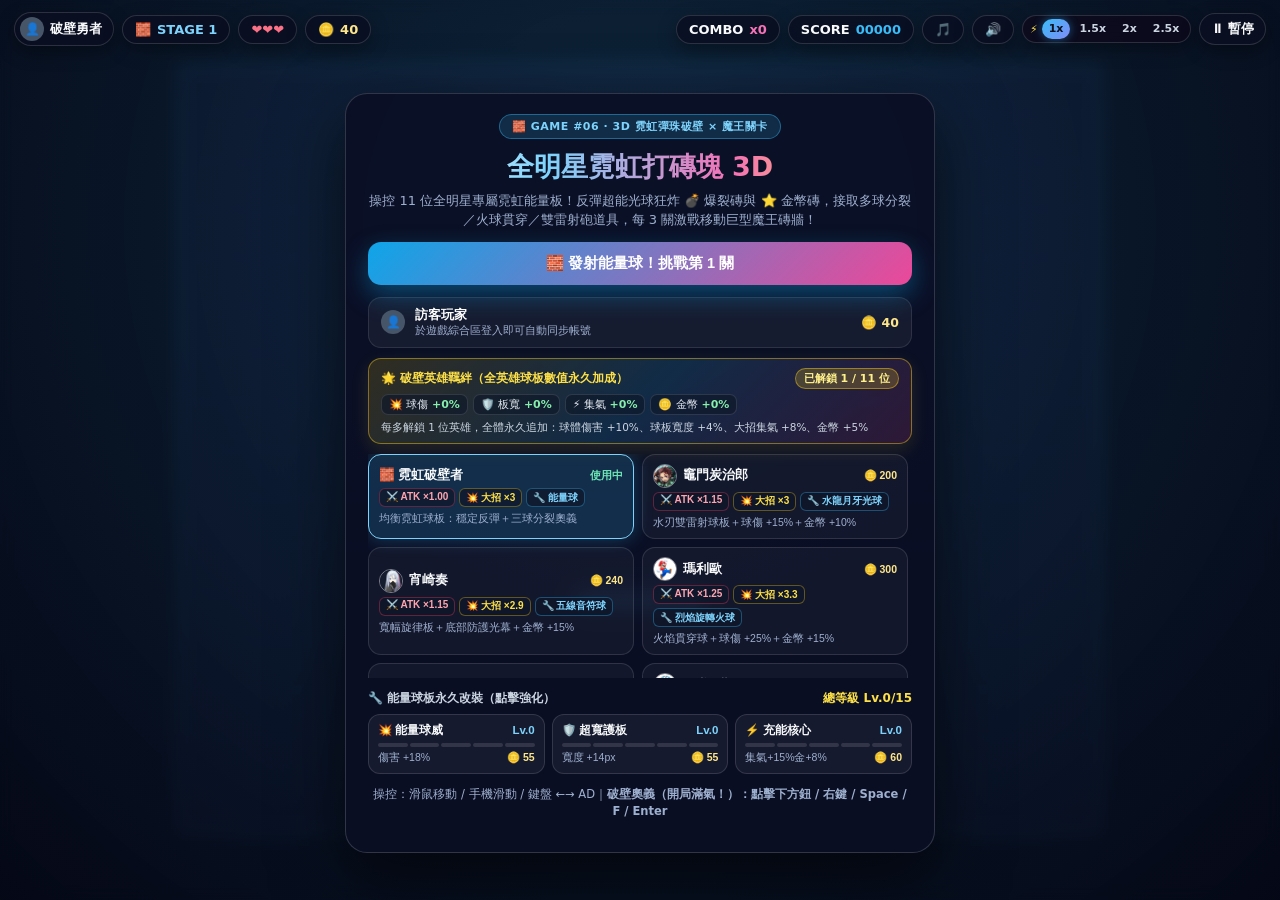
==== games/brick-breaker-3d/index.html @ fcf944c4 "fix(mobile-landscape): lock fixed html/body/iframe viewport & remove dvh/visualViewport oscillation " ====
<!DOCTYPE html>
<html lang="zh-Hant">
<head>
  <meta charset="UTF-8" />
  <meta name="viewport" content="width=device-width, initial-scale=1.0, maximum-scale=1.0, user-scalable=no" />
  <title>全明星霓虹打磚塊 3D — 遊戲綜合區</title>
  <style>
    :root {
      --bg: #060918;
      --panel: rgba(11, 15, 36, 0.91);
      --border: rgba(255, 255, 255, 0.14);
      --text: #f8fafc;
      --muted: #9eb0cf;
      --cyan: #38bdf8;
      --gold: #fbbf24;
      --pink: #ec4899;
      --green: #34d399;
    }
    * { box-sizing: border-box; -webkit-tap-highlight-color: transparent; user-select: none; }
    html, body {
      margin: 0; padding: 0; width: 100%; height: 100%; overflow: hidden;
      background: var(--bg); color: var(--text);
      font-family: "Noto Sans TC", "PingFang TC", "Microsoft JhengHei", system-ui, sans-serif;
    }
    .app-root { position: relative; width: 100%; height: 100%; overflow: hidden; touch-action: none; }
    #gameCanvas { display: block; width: 100%; height: 100%; cursor: none; }

    /* Top HUD — z-index 35 above overlays (30) */
    .hud-top {
      position: absolute; top: 0; left: 0; right: 0; z-index: 35;
      display: flex; align-items: center; justify-content: space-between;
      padding: 12px 14px; gap: 8px; flex-wrap: wrap; pointer-events: none;
    }
    .hud-cluster { display: flex; align-items: center; gap: 8px; flex-wrap: wrap; pointer-events: auto; }
    .pill, .hud-btn {
      display: inline-flex; align-items: center; gap: 6px;
      padding: 6px 12px; border-radius: 999px;
      background: rgba(10, 14, 32, 0.82); border: 1px solid var(--border);
      backdrop-filter: blur(10px); color: var(--text);
      font-size: 13px; font-weight: 800; font-variant-numeric: tabular-nums;
      box-shadow: 0 6px 18px rgba(0, 0, 0, 0.35);
    }
    .hud-btn { cursor: pointer; transition: transform 0.14s ease, border-color 0.14s ease; }
    .hud-btn:hover { transform: translateY(-1px); border-color: rgba(56, 189, 248, 0.65); }
    .hud-acct { padding: 4px 11px 4px 5px; }
    .g-avatar {
      width: 24px; height: 24px; border-radius: 50%; flex-shrink: 0;
      display: inline-flex; align-items: center; justify-content: center;
      font-size: 12px; font-weight: 900; color: #fff; background: #0ea5e9; overflow: hidden;
    }
    .g-avatar img { width: 100%; height: 100%; object-fit: cover; }

    /* Active Buffs Strip */
    .buff-strip {
      position: absolute; top: 56px; left: 50%; transform: translateX(-50%); z-index: 12;
      display: flex; gap: 6px; flex-wrap: wrap; justify-content: center; pointer-events: none;
    }
    .buff-tag {
      padding: 3px 10px; border-radius: 999px; font-size: 11px; font-weight: 800;
      background: rgba(15, 23, 42, 0.85); border: 1px solid rgba(56, 189, 248, 0.5); color: #7dd3fc;
    }

    /* Bottom-Center Ultimate Button (no scale jitter) */
    .ult-bar {
      position: absolute; bottom: 14px; left: 50%; transform: translateX(-50%); z-index: 25;
      display: flex; align-items: center; justify-content: center; pointer-events: auto;
    }
    .ult-btn {
      position: relative; overflow: hidden; min-width: 246px; padding: 9px 20px; border-radius: 15px;
      border: 2px solid rgba(56, 189, 248, 0.55); background: rgba(11, 16, 38, 0.90);
      color: #fff; font-weight: 900; font-size: 13.5px; cursor: pointer;
      display: flex; flex-direction: column; align-items: center; justify-content: center; gap: 2px;
      box-shadow: 0 10px 28px rgba(0, 0, 0, 0.55);
      transition: border-color 0.2s ease, box-shadow 0.2s ease, filter 0.2s ease;
    }
    .ult-btn .fill {
      position: absolute; left: 0; top: 0; bottom: 0; width: 100%;
      background: linear-gradient(90deg, rgba(14, 165, 233, 0.58), rgba(236, 72, 153, 0.65), rgba(250, 204, 21, 0.58));
      transition: width 0.12s linear;
    }
    .ult-btn .lbl { position: relative; z-index: 2; }
    .ult-btn .sub-lbl { position: relative; z-index: 2; font-size: 10.5px; color: #fde68a; font-weight: 700; }
    .ult-btn.ready {
      border-color: #fde047;
      box-shadow: 0 0 26px rgba(250, 204, 21, 0.72), 0 0 54px rgba(56, 189, 248, 0.45);
      animation: ultPulse 1.15s ease-in-out infinite alternate;
    }
    .ult-btn.ready .fill {
      background: linear-gradient(90deg, rgba(14, 165, 233, 0.9), rgba(236, 72, 153, 0.92), rgba(250, 204, 21, 0.9));
    }
    @keyframes ultPulse {
      0% { filter: brightness(1.0); box-shadow: 0 0 22px rgba(250, 204, 21, 0.65), 0 0 44px rgba(56, 189, 248, 0.4); }
      100% { filter: brightness(1.16); box-shadow: 0 0 36px rgba(250, 204, 21, 0.95), 0 0 66px rgba(236, 72, 153, 0.65); }
    }
    .ult-flash { position: fixed; inset: 0; z-index: 19; pointer-events: none; opacity: 0; transition: opacity 0.48s ease-out; }
    .ult-flash.boom { opacity: 0.7; transition: none; }

    /* Overlays & Panels */
    .overlay {
      position: absolute; inset: 0; z-index: 30;
      display: flex; align-items: center; justify-content: center;
      padding: 62px 16px 16px;
      background: radial-gradient(circle at 50% 25%, rgba(56, 189, 248, 0.16), rgba(5, 8, 22, 0.88));
      backdrop-filter: blur(8px);
    }
    .hidden { display: none !important; }
    .panel {
      width: min(590px, 100%); max-height: 90vh; overflow-y: auto;
      padding: 20px 22px; border-radius: 22px;
      background: var(--panel); border: 1px solid rgba(255, 255, 255, 0.16);
      box-shadow: 0 24px 70px rgba(0, 0, 0, 0.65); text-align: center;
    }
    .tag {
      display: inline-flex; align-items: center; gap: 6px; padding: 4px 12px; border-radius: 999px;
      background: rgba(56, 189, 248, 0.16); border: 1px solid rgba(56, 189, 248, 0.42);
      color: #7dd3fc; font-size: 11px; font-weight: 800; letter-spacing: 0.5px;
    }
    .panel h1 {
      margin: 10px 0 6px; font-size: 27px; font-weight: 900;
      background: linear-gradient(90deg, #fff, #7dd3fc, #f472b6, #fde047);
      -webkit-background-clip: text; background-clip: text; color: transparent;
    }
    .panel h2 { margin: 8px 0 6px; font-size: 22px; font-weight: 900; }
    .sub { margin: 0 0 12px; font-size: 13px; color: var(--muted); line-height: 1.5; }

    .sso-strip {
      display: flex; align-items: center; gap: 10px; padding: 9px 12px; border-radius: 13px;
      background: rgba(255, 255, 255, 0.05); border: 1px solid rgba(255, 255, 255, 0.1);
      margin-bottom: 10px; text-align: left; font-size: 12.5px;
    }

    /* Hero Synergy Banner */
    .synergy-bar {
      margin: 0 0 10px; padding: 9px 12px; border-radius: 13px; text-align: left;
      background: linear-gradient(135deg, rgba(250, 204, 21, 0.16), rgba(56, 189, 248, 0.16), rgba(236, 72, 153, 0.16));
      border: 1px solid rgba(250, 204, 21, 0.45);
      box-shadow: 0 6px 18px rgba(250, 204, 21, 0.12);
    }
    .syn-head { display: flex; align-items: center; justify-content: space-between; gap: 6px; margin-bottom: 5px; flex-wrap: wrap; }
    .syn-title { font-size: 12px; font-weight: 900; color: #fde047; }
    .syn-count { font-size: 11px; font-weight: 800; padding: 2px 8px; border-radius: 999px; background: rgba(250, 204, 21, 0.2); color: #fef08a; border: 1px solid rgba(250, 204, 21, 0.45); }
    .syn-chips { display: flex; flex-wrap: wrap; gap: 5px; }
    .syn-chip { font-size: 11px; color: #e2e8f0; background: rgba(15, 23, 42, 0.65); border: 1px solid rgba(255, 255, 255, 0.12); border-radius: 7px; padding: 2px 7px; }
    .syn-chip b { color: #86efac; }
    .syn-hint { font-size: 10.5px; color: #cbd5e1; margin-top: 5px; line-height: 1.35; }

    /* Hero Selector Grid */
    .hero-grid {
      display: grid; grid-template-columns: repeat(2, 1fr); gap: 8px;
      max-height: 224px; overflow-y: auto; padding-right: 4px; margin-bottom: 12px;
    }
    .hero-card {
      padding: 9px 10px; border-radius: 13px; text-align: left; cursor: pointer;
      background: rgba(255, 255, 255, 0.04); border: 1px solid rgba(255, 255, 255, 0.12);
      color: var(--text); transition: all 0.14s ease;
    }
    .hero-card:hover { border-color: rgba(56, 189, 248, 0.55); background: rgba(56, 189, 248, 0.09); }
    .hero-card.sel { border-color: #7dd3fc; background: rgba(56, 189, 248, 0.18); box-shadow: 0 0 18px rgba(56, 189, 248, 0.28); }
    .hero-top { display: flex; align-items: center; justify-content: space-between; gap: 6px; font-weight: 800; font-size: 12.5px; }
    .hero-desc { font-size: 10.5px; color: var(--muted); margin-top: 4px; line-height: 1.35; }
    .char-av {
      width: 24px; height: 24px; border-radius: 50%; object-fit: cover; flex-shrink: 0;
      margin-right: 6px; border: 1.5px solid rgba(255, 255, 255, 0.45);
    }

    /* Permanent Upgrade Workshop */
    .perm-upg-head { display: flex; align-items: center; justify-content: space-between; margin: 2px 0 7px; font-size: 12px; font-weight: 800; color: #cbd5e1; }
    .perm-upg-grid { display: grid; grid-template-columns: repeat(3, 1fr); gap: 7px; margin-bottom: 12px; }
    .perm-btn {
      padding: 8px 9px; border-radius: 12px; text-align: left; cursor: pointer;
      background: rgba(255, 255, 255, 0.05); border: 1px solid rgba(255, 255, 255, 0.13);
      color: var(--text); transition: all 0.14s ease;
    }
    .perm-btn:hover:not(:disabled) { border-color: rgba(251, 191, 36, 0.65); background: rgba(251, 191, 36, 0.11); }
    .perm-btn:disabled { opacity: 0.6; cursor: default; }
    .perm-top { display: flex; align-items: center; justify-content: space-between; font-size: 11.5px; font-weight: 800; }
    .perm-bars { display: flex; gap: 2px; margin: 5px 0 4px; }
    .perm-seg { flex: 1; height: 4px; border-radius: 99px; background: rgba(255, 255, 255, 0.12); }
    .perm-seg.on { background: linear-gradient(90deg, #38bdf8, #ec4899); }
    .perm-foot { display: flex; align-items: center; justify-content: space-between; font-size: 10.5px; color: var(--muted); }
    .perm-cost { color: #fde68a; font-weight: 800; }

    .stats-grid { display: grid; grid-template-columns: repeat(3, 1fr); gap: 8px; margin: 14px 0; }
    .stat-box { padding: 10px 8px; border-radius: 12px; background: rgba(255, 255, 255, 0.05); border: 1px solid rgba(255, 255, 255, 0.1); }
    .stat-box .l { font-size: 11px; color: var(--muted); }
    .stat-box .v { font-size: 19px; font-weight: 900; margin-top: 3px; }

    .btn-row { display: flex; gap: 9px; flex-wrap: wrap; }
    .btn-primary {
      flex: 1; padding: 12px 18px; border-radius: 13px; border: none;
      background: linear-gradient(135deg, #0ea5e9, #ec4899); color: #fff;
      font-size: 14.5px; font-weight: 900; cursor: pointer;
      box-shadow: 0 10px 26px rgba(14, 165, 233, 0.38);
    }
    .btn-primary:hover { filter: brightness(1.08); }
    .btn-secondary {
      padding: 12px 15px; border-radius: 13px; border: 1px solid rgba(255, 255, 255, 0.18);
      background: rgba(255, 255, 255, 0.07); color: #f8fafc; font-size: 13.5px; font-weight: 800; cursor: pointer;
    }

    .toast {
      position: absolute; top: 94px; left: 50%; transform: translateX(-50%) translateY(-10px); z-index: 40;
      padding: 8px 16px; border-radius: 999px; background: linear-gradient(135deg, #0ea5e9, #ec4899); color: #fff;
      font-size: 13px; font-weight: 800; opacity: 0; pointer-events: none; transition: all 0.2s ease; white-space: nowrap;
      box-shadow: 0 8px 24px rgba(0, 0, 0, 0.45);
    }
    .toast.show { opacity: 1; transform: translateX(-50%) translateY(0); }

    @media (max-width: 600px) {
      .hero-grid { grid-template-columns: 1fr; }
      .perm-upg-grid { grid-template-columns: 1fr; }
      .panel { padding: 16px 14px; }
    }
    .hero-stats-row { display: flex; flex-wrap: wrap; gap: 4px; margin-top: 4px; }
    .hstat {
      font-size: 10px; font-weight: 800; padding: 1.5px 6px; border-radius: 6px;
      background: rgba(15, 23, 42, 0.72); border: 1px solid rgba(255, 255, 255, 0.12); color: #e2e8f0;
    }
    .hstat.atk { color: #fda4af; border-color: rgba(244, 63, 94, 0.35); }
    .hstat.ult { color: #fde047; border-color: rgba(250, 204, 21, 0.35); }
    .hstat.wep { color: #7dd3fc; border-color: rgba(56, 189, 248, 0.35); }
    .ult-cutin {
      position: absolute; left: 0; right: 0; top: 34%; z-index: 38;
      pointer-events: none; display: flex; align-items: center; justify-content: center; gap: 14px;
      padding: 12px 24px; opacity: 0; transform: translateX(-40px) skewX(-8deg);
      transition: opacity 0.16s ease, transform 0.22s cubic-bezier(0.22, 1, 0.36, 1);
      background: linear-gradient(90deg, transparent, rgba(15, 23, 42, 0.92) 18%, var(--cut-col, #38bdf8) 50%, rgba(15, 23, 42, 0.92) 82%, transparent);
      border-top: 2px solid rgba(255, 255, 255, 0.75); border-bottom: 2px solid rgba(255, 255, 255, 0.75);
      box-shadow: 0 0 40px var(--cut-col, #38bdf8);
    }
    .ult-cutin.show { opacity: 1; transform: translateX(0) skewX(-8deg); }
    .ult-cutin-av {
      width: 56px; height: 56px; border-radius: 50%; object-fit: cover;
      border: 3px solid #fde047; box-shadow: 0 0 20px rgba(253, 224, 71, 0.8);
      transform: skewX(8deg); background: #0f172a; display: flex; align-items: center; justify-content: center; font-size: 28px; flex-shrink: 0;
    }
    .ult-cutin-txt { transform: skewX(8deg); text-align: left; }
    .ult-cutin-sub { font-size: 11px; font-weight: 900; color: #fef08a; letter-spacing: 1.5px; }
    .ult-cutin-title { font-size: 22px; font-weight: 900; color: #fff; text-shadow: 0 3px 14px rgba(0, 0, 0, 0.85); }

    /* Game Speed Capsule & Clear Pause Button */
    .speed-group {
      pointer-events: auto; display: inline-flex; align-items: center; gap: 2px;
      padding: 3px 4px 3px 7px; border-radius: 999px;
      background: rgba(12, 10, 28, 0.86); border: 1px solid var(--border, rgba(255,255,255,0.16));
      backdrop-filter: blur(10px); box-shadow: 0 6px 18px rgba(0, 0, 0, 0.35);
    }
    .speed-group .spd-ico { font-size: 11px; margin-right: 2px; color: #fde047; line-height: 1; }
    .spd-btn {
      border: none; background: transparent; color: #cbd5e1;
      font-size: 11px; font-weight: 900; padding: 3px 7px; border-radius: 999px;
      cursor: pointer; transition: all 0.14s ease; font-variant-numeric: tabular-nums;
      line-height: 1.25; font-family: inherit;
    }
    .spd-btn:hover { color: #fff; background: rgba(255, 255, 255, 0.12); }
    .spd-btn.on {
      color: #0b1120; background: linear-gradient(135deg, #38bdf8, #818cf8);
      box-shadow: 0 0 10px rgba(56, 189, 248, 0.45);
    }
    .spd-btn.on.fast {
      color: #1c0a00; background: linear-gradient(135deg, #fde047, #fb923c);
      box-shadow: 0 0 12px rgba(251, 146, 60, 0.55);
    }
    .hud-btn.pause-btn { gap: 5px; padding: 6px 11px; white-space: nowrap; }
    .hud-btn.pause-btn.paused-on {
      border-color: #fde047 !important; background: rgba(245, 158, 11, 0.32) !important;
      color: #fef08a !important; box-shadow: 0 0 16px rgba(250, 204, 21, 0.5);
    }

    /* Mobile Portrait HUD & Overlay Anti-Overlap Layout */
    @media (max-width: 680px) {
      .hud-top {
        padding: 5px 6px !important; gap: 4px !important;
        flex-direction: column; align-items: stretch;
      }
      .hud-cluster {
        width: 100%; justify-content: space-between;
        gap: 3px !important; flex-wrap: nowrap !important;
        overflow-x: auto; scrollbar-width: none;
      }
      .hud-cluster::-webkit-scrollbar { display: none; }
      .pill, .hud-btn {
        padding: 3.5px 6px !important; font-size: 10.5px !important;
        gap: 3px !important; white-space: nowrap; flex-shrink: 0;
      }
      .hud-acct { padding: 2.5px 6px 2.5px 3px !important; }
      .hud-acct #hudPlayerName, .hud-acct #hudAccountName {
        max-width: 56px; overflow: hidden; text-overflow: ellipsis; white-space: nowrap; display: inline-block;
      }
      .g-avatar { width: 18px !important; height: 18px !important; font-size: 10px !important; }
      .speed-group { padding: 2px 3px 2px 4px !important; gap: 1px !important; flex-shrink: 0; }
      .speed-group .spd-ico { font-size: 9.5px !important; margin-right: 1px !important; }
      .spd-btn { font-size: 9.5px !important; padding: 2px 4px !important; }
      .hud-btn.pause-btn { padding: 3.5px 6px !important; font-size: 10.5px !important; gap: 2px !important; }
      .overlay { padding: 86px 10px 14px !important; align-items: flex-start !important; }
      .panel { max-height: calc(100% - 8px) !important; padding: 14px 12px !important; border-radius: 18px !important; }
      .panel h1 { font-size: 21px !important; margin: 6px 0 4px !important; }
      .status-strip, .bars-wrap, .buff-strip, .dash-cluster, .progress-wrap { top: 72px !important; }
      .toast {
        top: 108px !important; max-width: calc(100vw - 24px);
        white-space: normal !important; text-align: center;
        font-size: 12px !important; padding: 6px 12px !important;
      }
      .ult-bar, .nova-bar {
        bottom: max(12px, env(safe-area-inset-bottom, 0px) + 8px) !important;
        max-width: calc(100vw - 20px);
      }
      .ult-btn, .nova-btn { min-width: 176px !important; padding: 8px 14px !important; font-size: 12.5px !important; border-radius: 14px !important; }
      .sprint-btn { padding: 8px 12px !important; font-size: 12px !important; border-radius: 14px !important; white-space: nowrap; }
    }
    @media (max-width: 440px) {
      .hud-cluster:last-child .pill:nth-child(2) > span:first-child { display: none; }
      .hud-cluster:last-child .pill:nth-child(1) > span:first-child { font-size: 9.5px; }
    }

    /* Anti-Jitter Fixed Viewport Lock (iOS Chrome/Safari Landscape Stability) */
    html, body {
      position: fixed;
      inset: 0;
      width: 100%;
      height: 100%;
      overflow: hidden;
      overscroll-behavior: none;
      touch-action: none;
    }
    .overlay { overscroll-behavior: contain; }
    .panel { overscroll-behavior: contain; -webkit-overflow-scrolling: touch; }
    @media (max-height: 460px) and (orientation: landscape) {
      .hud-top {
        padding: 4px 8px !important; gap: 6px !important;
        flex-direction: row !important; align-items: center !important;
      }
      .hud-cluster { width: auto !important; gap: 4px !important; flex-wrap: nowrap !important; }
      .pill, .hud-btn { padding: 3px 7px !important; font-size: 11px !important; gap: 4px !important; }
      .speed-group { padding: 2px 3px 2px 5px !important; }
      .spd-btn { font-size: 10px !important; padding: 2px 5px !important; }
      .hud-btn.pause-btn { padding: 3px 8px !important; font-size: 11px !important; }
      .overlay { padding: 52px 12px 10px !important; align-items: flex-start !important; }
      .panel { max-height: calc(100% - 10px) !important; padding: 12px 14px !important; }
      .panel h1 { font-size: 20px !important; margin: 4px 0 !important; }
      .status-strip, .bars-wrap, .buff-strip, .dash-cluster, .progress-wrap { top: 40px !important; }
      .toast { top: 68px !important; font-size: 11.5px !important; padding: 5px 12px !important; }
      .ult-bar, .nova-bar { bottom: 8px !important; }
      .ult-btn, .nova-btn { min-width: 170px !important; padding: 6px 14px !important; font-size: 12px !important; }
      .sprint-btn { padding: 7px 12px !important; font-size: 12px !important; }
    }
  </style>
</head>
<body>
  <div class="app-root">
    <canvas id="gameCanvas" aria-label="全明星霓虹打磚塊 3D 畫布"></canvas>

    <div class="hud-top">
      <div class="hud-cluster">
        <button class="hud-btn hud-acct" id="hudAcctBtn" type="button" title="全站 Google 帳號">
          <span class="g-avatar" id="hudAvatar">👤</span>
          <span id="hudPlayerName">破壁勇者</span>
        </button>
        <div class="pill" style="color:#7dd3fc;"><span>🧱</span><span id="hudStage">STAGE 1</span></div>
        <div class="pill" style="color:#fb7185;"><span id="hudLives">❤️❤️❤️</span></div>
        <div class="pill" style="color:#fde68a;"><span>🪙</span><span id="hudCoins">40</span></div>
      </div>
      <div class="hud-cluster">
        <div class="pill"><span>COMBO</span><span id="hudCombo" style="color:#f472b6;">x0</span></div>
        <div class="pill"><span>SCORE</span><span id="hudScore" style="color:#38bdf8;">00000</span></div>
        <button class="hud-btn" id="btnBgm" type="button" title="背景音樂 (B)">🎵</button>
        <button class="hud-btn" id="btnMute" type="button" title="靜音 (M)">🔊</button>
        <div class="speed-group" id="speedGroup" title="切換遊戲速度 (快捷鍵 [ / ])"><span class="spd-ico">⚡</span><button class="spd-btn on" data-spd="1" type="button">1x</button><button class="spd-btn" data-spd="1.5" type="button">1.5x</button><button class="spd-btn" data-spd="2" type="button">2x</button><button class="spd-btn" data-spd="2.5" type="button">2.5x</button></div>
        <button class="hud-btn pause-btn" id="btnPause" type="button" title="暫停 / 繼續 (P / Esc)">⏸ 暫停</button>
      </div>
    </div>

    <div class="buff-strip hidden" id="buffStrip"></div>
    <div class="ult-flash" id="ultFlash"></div>
    <div class="ult-cutin" id="ultCutin">
      <div class="ult-cutin-av" id="ultCutinAv">🧱</div>
      <div class="ult-cutin-txt">
        <div class="ult-cutin-sub" id="ultCutinSub">HERO ULTIMATE</div>
        <div class="ult-cutin-title" id="ultCutinTitle">破壁奧義</div>
      </div>
    </div>

    <div class="ult-bar hidden" id="ultBar">
      <button class="ult-btn" id="btnUlt" type="button">
        <div class="fill" id="ultFill"></div>
        <div class="lbl" id="ultLabel">💥 破壁奧義大招</div>
        <div class="sub-lbl" id="ultSub">點擊 / 右鍵 / Space / F</div>
      </button>
    </div>

    <div class="toast" id="toast"></div>

    <!-- Start & Hero Select Overlay -->
    <div class="overlay" id="startOverlay">
      <div class="panel">
        <div class="tag">🧱 GAME #06 · 3D 霓虹彈珠破壁 × 魔王關卡</div>
        <h1>全明星霓虹打磚塊 3D</h1>
        <p class="sub">操控 11 位全明星專屬霓虹能量板！反彈超能光球狂炸 💣 爆裂磚與 ⭐ 金幣磚，接取多球分裂／火球貫穿／雙雷射砲道具，每 3 關激戰移動巨型魔王磚牆！</p>

        <div class="btn-row" style="margin:0 0 12px;">
          <button class="btn-primary" id="btnStart" type="button">🧱 發射能量球！挑戰第 1 關</button>
        </div>

        <div class="sso-strip">
          <span class="g-avatar" id="startAvatar">👤</span>
          <div style="flex:1;min-width:0;">
            <div id="startAcctName" style="font-weight:800;color:#fff;">訪客玩家</div>
            <div id="startAcctSub" style="font-size:10.5px;color:var(--muted);">由遊戲綜合區統一登入 · 獨立帳號存檔</div>
          </div>
          <span style="font-weight:800;color:#fde68a;">🪙 <span id="startCoins">40</span></span>
        </div>

        <div class="synergy-bar" id="heroSynergy"></div>
        <div class="hero-grid" id="heroGrid"></div>

        <div class="perm-upg-head"><span>🔧 能量球板永久改裝（點擊強化）</span><span id="permUpgLvl" style="color:#fde047;">總等級 Lv.0/15</span></div>
        <div class="perm-upg-grid" id="permUpgGrid"></div>

        <p class="sub" style="font-size:11.5px;margin-bottom:12px;">
          操控：滑鼠移動 / 手機滑動 / 鍵盤 ←→ AD｜<strong>破壁奧義（開局滿氣！）：點擊下方鈕 / 右鍵 / Space / F / Enter</strong>
        </p>

      </div>
    </div>

    <!-- Pause Overlay -->
    <div class="overlay hidden" id="pauseOverlay">
      <div class="panel">
        <div class="tag">⏸ 遊戲暫停</div>
        <h2>能量板待機中</h2>
        <p class="sub">按 P 繼續破壁，或返回大廳切換全明星英雄與強化。</p>
        <div class="btn-row">
          <button class="btn-primary" id="btnResume" type="button">▶ 繼續破壁</button>
          <button class="btn-secondary" id="btnPauseRestart" type="button">🔄 重新開始</button>
          <button class="btn-secondary" id="btnMenu" type="button">🏠 返回大廳</button>
        </div>
      </div>
    </div>

    <!-- Game Over Overlay -->
    <div class="overlay hidden" id="overOverlay">
      <div class="panel">
        <div class="tag">🏆 破壁結算</div>
        <h2>本局挑戰結束！</h2>
        <p class="sub">沿途擊碎金幣磚與過關獲得的金幣已全數匯入帳號！</p>
        <div class="stats-grid">
          <div class="stat-box"><div class="l">最終分數</div><div class="v" id="overScore" style="color:#38bdf8;">0</div></div>
          <div class="stat-box"><div class="l">抵達關卡</div><div class="v" id="overStage" style="color:#34d399;">STAGE 1</div></div>
          <div class="stat-box"><div class="l">獲得金幣</div><div class="v" id="overCoins" style="color:#fbbf24;">+0</div></div>
        </div>
        <div class="btn-row">
          <button class="btn-primary" id="btnRetry" type="button">🧱 再次挑戰</button>
          <button class="btn-secondary" id="btnOverMenu" type="button">返回英雄大廳</button>
        </div>
      </div>
    </div>
  </div>

  <script>
  (() => {
    'use strict';

    // =========================================================================
    // 1. UNIFIED SSO & SAVE SYSTEM (GAME #06: brick_breaker_3d)
    // =========================================================================
    const GAME_ID = 'brick_breaker_3d';
    const SSO_KEY = 'arcade_hub_sso_v1';

    function loadAuth() {
      try {
        const raw = localStorage.getItem(SSO_KEY);
        if (raw) { const p = JSON.parse(raw); if (p && typeof p === 'object') return { currentUser: p.currentUser && p.currentUser.uid ? p.currentUser : null }; }
      } catch (e) {}
      return { currentUser: null };
    }
    let auth = loadAuth();
    function getSaveKey() {
      return auth.currentUser && auth.currentUser.uid
        ? `arcade_save_${GAME_ID}_acct_${auth.currentUser.uid}`
        : `arcade_save_${GAME_ID}_guest`;
    }

    // 11 All-Star Heroes — strictly tiered 200..800 by power!
    const HEROES = [
      { id: 'neon_v',   name: '霓虹破壁者',   icon: '🧱', price: 0,   color: '#38bdf8', accent: '#7dd3fc', padW: 124, dmg: 1.0,  coinMult: 1.0,  ultName: '霓虹三連分裂波',     ultFlash: '56,189,248',  ultKind: 'multi', desc: '均衡霓虹球板：穩定反彈＋三球分裂奧義' },
      { id: 'tanjiro',  name: '竈門炭治郎',   icon: '🌊', avatar: '[data-uri]',  price: 200, color: '#14b8a6', accent: '#38bdf8', padW: 132, dmg: 1.15, coinMult: 1.10, ultName: '水之呼吸・生生流轉', ultFlash: '20,184,166',  ultKind: 'laser', desc: '水刃雙雷射球板＋球傷 +15%＋金幣 +10%' },
      { id: 'kanade',   name: '宵崎奏',       icon: '🎧', avatar: '[data-uri]',   price: 240, color: '#a855f7', accent: '#e879f9', padW: 138, dmg: 1.15, coinMult: 1.15, ultName: '深夜旋律護盾場',     ultFlash: '192,132,252', ultKind: 'shield',desc: '寬幅旋律板＋底部防護光幕＋金幣 +15%' },
      { id: 'mario',    name: '瑪利歐',       icon: '🍄', avatar: '[data-uri]',    price: 300, color: '#ef4444', accent: '#facc15', padW: 136, dmg: 1.25, coinMult: 1.15, ultName: '無敵星火焰貫穿球',   ultFlash: '239,68,68',   ultKind: 'fire',  desc: '火焰貫穿球＋球傷 +25%＋金幣 +15%' },
      { id: 'muichiro', name: '時透無一郎',   icon: '🌫️', avatar: '[data-uri]', price: 360, color: '#2dd4bf', accent: '#99f6e4', padW: 140, dmg: 1.32, coinMult: 1.18, ultName: '霞之呼吸・多球朧陣', ultFlash: '94,234,212',  ultKind: 'multi', desc: '霞霧高速連球＋球傷 +32%＋金幣 +18%' },
      { id: 'doraemon', name: '哆啦A夢',      icon: '🔔', avatar: '[data-uri]', price: 420, color: '#0ea5e9', accent: '#fbbf24', padW: 148, dmg: 1.35, coinMult: 1.20, ultName: '四次元百寶大放送',   ultFlash: '14,165,233',  ultKind: 'shield',desc: '超寬百寶球板＋全道具爆發＋金幣 +20%' },
      { id: 'pikachu',  name: '皮卡丘',       icon: '⚡', avatar: '[data-uri]',  price: 480, color: '#facc15', accent: '#fef08a', padW: 144, dmg: 1.45, coinMult: 1.22, ultName: '十萬伏特全場雷擊',   ultFlash: '250,204,21',  ultKind: 'blast', desc: '電光高速球＋全場落雷轟碎磚塊＋金幣 +22%' },
      { id: 'levi',     name: '里維兵長',     icon: '⚔️', avatar: '[data-uri]',     price: 560, color: '#16a34a', accent: '#86efac', padW: 146, dmg: 1.55, coinMult: 1.25, ultName: '立體機動・雙刃連斬', ultFlash: '74,222,128',  ultKind: 'laser', desc: '超高傷害球體 +55%＋雙刃雷射連發＋金幣 +25%' },
      { id: 'rimuru',   name: '利姆路',       icon: '💧', avatar: '[data-uri]',   price: 640, color: '#38bdf8', accent: '#fde047', padW: 154, dmg: 1.60, coinMult: 1.28, ultName: '暴食之王・神之怒',   ultFlash: '56,189,248',  ultKind: 'blast', desc: '超寬魔素板＋神之怒橫掃全牆＋金幣 +28%' },
      { id: 'luffy',    name: '魯夫',         icon: '👒', avatar: '[data-uri]',    price: 720, color: '#dc2626', accent: '#fde047', padW: 158, dmg: 1.72, coinMult: 1.30, ultName: '二檔・橡膠火拳貫穿', ultFlash: '239,68,68',   ultKind: 'fire',  desc: '橡膠超寬板＋火球狂暴貫穿＋金幣 +30%' },
      { id: 'gojo',     name: '五條悟',       icon: '♾️', avatar: '[data-uri]',     price: 800, color: '#a855f7', accent: '#38bdf8', padW: 164, dmg: 1.90, coinMult: 1.35, ultName: '虛式「茈」無量空處', ultFlash: '168,85,247',  ultKind: 'gojo',  desc: '最強無下限球板＋虛式茈湮滅全場＋金幣 +35%' }
    ];

    const avatarCache = {};
    HEROES.forEach((h) => { if (h.avatar) { const im = new Image(); im.src = h.avatar; avatarCache[h.id] = im; } });

    const PERM_UPGRADES = [
      { id: 'pwr',  name: '能量球威', icon: '💥', desc: '傷害 +18%', baseCost: 55, stepCost: 55, maxLv: 5 },
      { id: 'wide', name: '超寬護板', icon: '🛡️', desc: '寬度 +14px', baseCost: 55, stepCost: 55, maxLv: 5 },
      { id: 'ult',  name: '充能核心', icon: '⚡', desc: '集氣+15%金+8%', baseCost: 60, stepCost: 60, maxLv: 5 }
    ];

    function defaultSave() {
      return { coins: 40, bestScore: 0, bestStage: 1, bossesDefeated: 0, ownedHeroes: ['neon_v'], equippedHero: 'neon_v', upgrades: { pwr: 0, wide: 0, ult: 0 } };
    }
    function loadSave() {
      try {
        const raw = localStorage.getItem(getSaveKey());
        if (raw) {
          const p = JSON.parse(raw);
          const u = (p && p.upgrades && typeof p.upgrades === 'object') ? p.upgrades : {};
          return Object.assign(defaultSave(), p, {
            ownedHeroes: Array.isArray(p.ownedHeroes) && p.ownedHeroes.length ? p.ownedHeroes : ['neon_v'],
            upgrades: { pwr: Math.min(5, Number(u.pwr) || 0), wide: Math.min(5, Number(u.wide) || 0), ult: Math.min(5, Number(u.ult) || 0) }
          });
        }
      } catch (e) {}
      return defaultSave();
    }
    let save = loadSave();

    function getHero() { return HEROES.find(h => h.id === save.equippedHero) || HEROES[0]; }
    function getHeroSynergy() {
      const count = (save.ownedHeroes && save.ownedHeroes.length) || 1;
      const extra = Math.max(0, count - 1);
      return {
        count, total: HEROES.length, extra,
        dmgMult: 1 + extra * 0.10,
        wideMult: 1 + extra * 0.04,
        ultMult: 1 + extra * 0.08,
        coinMult: 1 + extra * 0.05
      };
    }

    function getSummaryStats() {
      const stars = Math.min(15, Math.floor((save.bestStage || 1) * 1.5) + (save.bossesDefeated || 0) * 3);
      const upgTotal = Object.values(save.upgrades || {}).reduce((a, b) => a + (Number(b) || 0), 0);
      return {
        coins: save.coins, bestScore: save.bestScore, stars, maxStars: 15,
        charsUnlocked: save.ownedHeroes.length, charsTotal: HEROES.length,
        upgradeLevel: upgTotal, upgradeMax: 15, bestStage: save.bestStage
      };
    }
    function postToHub(payload) { try { if (window.parent && window.parent !== window) window.parent.postMessage(payload, '*'); } catch (e) {} }
    function persistSave() {
      try { localStorage.setItem(getSaveKey(), JSON.stringify(save)); } catch (e) {}
      postToHub({ type: 'ARCADE_GAME_STATS', gameId: GAME_ID, uid: auth.currentUser ? auth.currentUser.uid : null, stats: getSummaryStats() });
    }
    function getPlayerName() { return (auth.currentUser && auth.currentUser.name) ? auth.currentUser.name : '破壁勇者'; }

    // =========================================================================
    // 2. SYNTH ARCADE BGM & PITCH-CLIMBING COMBO SFX
    // =========================================================================
    const SFX = {
      ctx: null, muted: false, bgmOn: true, timer: null, step: 0, lastAt: {},
      ensure() {
        if (this.muted) return null;
        if (!this.ctx) { const AC = window.AudioContext || window.webkitAudioContext; if (!AC) return null; this.ctx = new AC(); }
        if (this.ctx.state === 'suspended') this.ctx.resume().catch(() => {});
        return this.ctx;
      },
      canPlay(tag, minMs = 35) {
        const now = performance.now();
        if (now - (this.lastAt[tag] || 0) < minMs) return false;
        this.lastAt[tag] = now;
        return true;
      },
      tone(type, f0, f1, dur, vol = 0.08) {
        const ctx = this.ensure(); if (!ctx) return;
        const now = ctx.currentTime;
        const o = ctx.createOscillator(), g = ctx.createGain();
        o.type = type; o.frequency.setValueAtTime(f0, now);
        if (f1 !== f0) o.frequency.exponentialRampToValueAtTime(Math.max(30, f1), now + dur);
        g.gain.setValueAtTime(vol, now); g.gain.exponentialRampToValueAtTime(0.001, now + dur);
        o.connect(g); g.connect(ctx.destination); o.start(now); o.stop(now + dur + 0.02);
      },
      paddle() { if (this.canPlay('pad', 40)) this.tone('triangle', 320, 480, 0.07, 0.07); },
      brick(combo) { if (this.canPlay('brk', 34)) { const f = Math.min(1150, 340 + combo * 42); this.tone('sine', f, f * 1.18, 0.07, 0.055); } },
      bomb() { if (this.canPlay('bmb', 70)) this.tone('sawtooth', 160, 48, 0.22, 0.10); },
      coin() { if (this.canPlay('coin', 45)) this.tone('sine', 920, 1420, 0.08, 0.06); },
      power() { if (this.canPlay('pwr', 90)) [523, 659, 784].forEach((f, i) => setTimeout(() => this.tone('triangle', f, f * 1.06, 0.1, 0.07), i * 50)); },
      lose() { this.tone('sawtooth', 220, 80, 0.25, 0.09); },
      ult() { this.tone('sawtooth', 140, 740, 0.34, 0.12); setTimeout(() => this.tone('triangle', 740, 220, 0.36, 0.10), 110); },
      startBgm() {
        if (this.timer || this.muted || !this.bgmOn) return;
        const seq = [261.6, 329.6, 392.0, 523.3, 440.0, 392.0, 329.6, 293.7];
        this.timer = setInterval(() => {
          if (this.muted || !this.bgmOn || st.mode !== 'playing') return;
          const n = seq[this.step % seq.length];
          this.tone('sine', n, n * 1.01, 0.12, 0.022);
          if (this.step % 2 === 0) this.tone('triangle', n * 0.5, n * 0.49, 0.14, 0.026);
          this.step++;
        }, 185);
      },
      stopBgm() { if (this.timer) { clearInterval(this.timer); this.timer = null; } }
    };

    // =========================================================================
    // 3. CANVAS, ARENA BOUNDS & GAME STATE
    // =========================================================================
    const canvas = document.getElementById('gameCanvas');
    const ctx = canvas.getContext('2d', { alpha: false });
    let W = 1280, H = 720, DPR = 1;
    let ARENA = { x: 160, y: 66, w: 960, h: 580 };

    function resize() {
      DPR = Math.min(1.5, window.devicePixelRatio || 1);
      W = window.innerWidth; H = window.innerHeight;
      canvas.width = Math.floor(W * DPR); canvas.height = Math.floor(H * DPR);
      ctx.setTransform(DPR, 0, 0, DPR, 0, 0);
      const aw = Math.min(920, W - 28);
      ARENA = { x: (W - aw) / 2, y: 66, w: aw, h: H - 134 };
    }
    window.addEventListener('resize', resize);
    resize();

    const st = {
      mode: 'menu', time: 0, stage: 1, lives: 3, score: 0, runCoins: 0, combo: 0,
      ultCharge: 100, shake: 0,
      pad: { x: 640, w: 130, y: 600, h: 18 },
      buffs: { fire: 0, laser: 0, wide: 0, barrier: 0 },
      laserCd: 0,
      balls: [], bricks: [], drops: [], lasers: [], particles: [], waves: [], floats: []
    };

    const keys = { l: false, r: false };
    window.addEventListener('keydown', (e) => {
      if (['ArrowLeft', 'ArrowRight', 'Space'].includes(e.code)) e.preventDefault();
      if (e.code === 'ArrowLeft' || e.code === 'KeyA') keys.l = true;
      if (e.code === 'ArrowRight' || e.code === 'KeyD') keys.r = true;
      if (e.code === 'KeyP' || e.code === 'Escape') togglePause();
      if (e.code === 'KeyM') toggleMute();
      if (e.code === 'KeyB') toggleBgm();
      if (['Space', 'KeyF', 'KeyE', 'KeyX', 'Enter', 'ShiftLeft', 'ShiftRight'].includes(e.code) && st.mode === 'playing') {
        activateUltimate();
      }
    });
    window.addEventListener('keyup', (e) => {
      if (e.code === 'ArrowLeft' || e.code === 'KeyA') keys.l = false;
      if (e.code === 'ArrowRight' || e.code === 'KeyD') keys.r = false;
    });

    function movePaddleTo(clientX) {
      if (st.mode !== 'playing') return;
      const half = st.pad.w * 0.5;
      st.pad.x = Math.max(ARENA.x + half, Math.min(ARENA.x + ARENA.w - half, clientX));
    }
    canvas.addEventListener('pointermove', (e) => movePaddleTo(e.clientX));
    canvas.addEventListener('pointerdown', (e) => {
      if (e.button === 2) { if (st.mode === 'playing') activateUltimate(); return; }
      movePaddleTo(e.clientX);
    });
    canvas.addEventListener('contextmenu', (e) => { e.preventDefault(); if (st.mode === 'playing') activateUltimate(); });

    let toastTimer = null;
    function showToast(msg) {
      const el = document.getElementById('toast');
      el.textContent = msg; el.classList.add('show');
      clearTimeout(toastTimer); toastTimer = setTimeout(() => el.classList.remove('show'), 2400);
    }
    function addParticles(x, y, col, n = 8, spd = 200) {
      const room = Math.max(0, 110 - st.particles.length);
      const cnt = Math.min(n, room);
      for (let i = 0; i < cnt; i++) {
        const a = Math.random() * Math.PI * 2, v = (0.3 + Math.random() * 0.8) * spd;
        st.particles.push({ x, y, vx: Math.cos(a) * v, vy: Math.sin(a) * v, r: 2.5 + Math.random() * 3.5, col, life: 0.32 + Math.random() * 0.22 });
      }
    }
    function addFloat(x, y, txt, col = '#fde047', size = 15) {
      if (st.floats.length >= 20) st.floats.shift();
      st.floats.push({ x, y, txt, col, size, life: 0.82 });
    }

    // =========================================================================
    // 4. STAGE GENERATOR, BOSS BRICKS, POWER-UPS & HERO ULTIMATES
    // =========================================================================
    const ROW_COLORS = ['#f43f5e', '#fb923c', '#facc15', '#34d399', '#38bdf8', '#a855f7', '#ec4899'];

    function buildStage(stageNum) {
      st.bricks = [];
      const isBoss = stageNum % 3 === 0;
      const cols = Math.min(11, Math.max(8, Math.floor(ARENA.w / 82)));
      const gap = 6;
      const bw = (ARENA.w - gap * (cols + 1)) / cols;
      const bh = 26;
      const topY = ARENA.y + 34;

      if (isBoss) {
        const bossW = Math.min(240, ARENA.w * 0.34);
        const bossHp = Math.round(14 + stageNum * 6);
        st.bricks.push({
          x: ARENA.x + (ARENA.w - bossW) / 2, y: topY + 6, w: bossW, h: 48,
          hp: bossHp, maxHp: bossHp, col: '#f43f5e', kind: 'boss', dir: 1, spd: 115 + stageNum * 10, dead: false
        });
        for (let r = 0; r < 3; r++) {
          for (let c = 0; c < cols; c++) {
            if ((r + c) % 2 === 1) continue;
            const kind = Math.random() < 0.14 ? 'bomb' : (Math.random() < 0.22 ? 'gold' : 'normal');
            const hp = kind === 'normal' ? (1 + Math.floor(stageNum / 3)) : 1;
            st.bricks.push({
              x: ARENA.x + gap + c * (bw + gap), y: topY + 72 + r * (bh + gap),
              w: bw, h: bh, hp, maxHp: hp, dead: false,
              col: kind === 'gold' ? '#fbbf24' : (kind === 'bomb' ? '#ef4444' : ROW_COLORS[(r + stageNum) % ROW_COLORS.length]),
              kind
            });
          }
        }
        showToast(`👑 第 ${stageNum} 關・魔王磚牆 BOSS 降臨！`);
      } else {
        const rows = Math.min(7, 4 + Math.floor(stageNum / 2));
        const pattern = stageNum % 4;
        for (let r = 0; r < rows; r++) {
          for (let c = 0; c < cols; c++) {
            if (pattern === 1 && (r === 2 && (c === 0 || c === cols - 1))) continue;
            if (pattern === 2 && Math.abs(c - (cols - 1) / 2) > rows - r + 1.5) continue;
            if (pattern === 3 && (r + c) % 3 === 0 && r > 0) continue;
            const roll = Math.random();
            const kind = roll < 0.09 ? 'bomb' : (roll < 0.20 ? 'gold' : 'normal');
            const baseHp = (r === 0 ? 2 : 1) + Math.floor((stageNum - 1) / 3);
            const hp = kind === 'normal' ? baseHp : 1;
            st.bricks.push({
              x: ARENA.x + gap + c * (bw + gap), y: topY + r * (bh + gap),
              w: bw, h: bh, hp, maxHp: hp, dead: false,
              col: kind === 'gold' ? '#fbbf24' : (kind === 'bomb' ? '#ef4444' : ROW_COLORS[(r + stageNum) % ROW_COLORS.length]),
              kind
            });
          }
        }
      }
    }

    function spawnBall(x, y, ang) {
      if (st.balls.length >= 9) return;
      const spd = Math.min(620, 420 + st.stage * 18);
      let vx = Math.cos(ang) * spd, vy = Math.sin(ang) * spd;
      if (Math.abs(vy) < 130) vy = vy < 0 ? -130 : 130;
      st.balls.push({ x, y, vx, vy, r: 8.5, trail: [] });
    }

    function getBallDamage() {
      const hero = getHero(), syn = getHeroSynergy();
      const u = save.upgrades || { pwr: 0, wide: 0, ult: 0 };
      return hero.dmg * (1 + (u.pwr || 0) * 0.18) * syn.dmgMult * (st.buffs.fire > 0 ? 1.8 : 1);
    }

    function getCoinMult() {
      const hero = getHero(), syn = getHeroSynergy();
      const u = save.upgrades || { pwr: 0, wide: 0, ult: 0 };
      return hero.coinMult * (1 + (u.ult || 0) * 0.08) * syn.coinMult;
    }

    function startGame() {
      if (document.activeElement && document.activeElement.blur) document.activeElement.blur();
      SFX.ensure(); SFX.startBgm();
      const hero = getHero(), syn = getHeroSynergy();
      const u = save.upgrades || { pwr: 0, wide: 0, ult: 0 };

      st.mode = 'playing'; st.time = 0; st.stage = 1; st.lives = 3; st.score = 0; st.runCoins = 0; st.combo = 0;
      st.ultCharge = 100; st.shake = 0;
      st.buffs = { fire: 0, laser: 0, wide: 0, barrier: 0 };
      st.drops = []; st.lasers = []; st.particles = []; st.waves = []; st.floats = []; st.balls = [];
      st.pad.w = Math.round((hero.padW + (u.wide || 0) * 14) * syn.wideMult);
      st.pad.x = ARENA.x + ARENA.w / 2;
      st.pad.y = ARENA.y + ARENA.h - 24;

      buildStage(1);
      spawnBall(st.pad.x, st.pad.y - 18, -Math.PI / 2 + (Math.random() - 0.5) * 0.45);

      document.getElementById('startOverlay').classList.add('hidden');
      document.getElementById('overOverlay').classList.add('hidden');
      document.getElementById('pauseOverlay').classList.add('hidden');
      document.getElementById('buffStrip').classList.remove('hidden');
      document.getElementById('ultBar').classList.remove('hidden');
      updateHudUI();
      showToast(`${hero.icon} 【${hero.name}】出戰！專屬破壁奧義已 100% 就緒！`);
    }

    // Safe, non-recursive brick damage queue (eliminates bomb-chain splice crashes forever!)
    function applyBrickHits(initialHits) {
      const queue = initialHits.slice();
      let safety = 0;
      const u = save.upgrades || { pwr: 0, wide: 0, ult: 0 };
      const syn = getHeroSynergy();
      let needsCompact = false;

      while (queue.length > 0 && safety < 240) {
        safety++;
        const { brick: b, dmg, fromUlt } = queue.shift();
        if (!b || b.dead) continue;
        b.hp -= dmg;
        const cx = b.x + b.w / 2, cy = b.y + b.h / 2;
        if (b.hp <= 0) {
          b.dead = true;
          needsCompact = true;
          st.combo++;
          const pts = Math.round((b.kind === 'boss' ? 600 : (b.kind === 'gold' ? 90 : 40)) * (1 + Math.min(20, st.combo) * 0.08));
          st.score += pts;
          if (!fromUlt) st.ultCharge = Math.min(100, st.ultCharge + (b.kind === 'boss' ? 30 : 3.2) * (1 + (u.ult || 0) * 0.15) * syn.ultMult);
          addParticles(cx, cy, b.col, b.kind === 'boss' ? 24 : 7, b.kind === 'boss' ? 300 : 180);

          if (b.kind === 'gold') {
            const c = Math.max(1, Math.round(2 * getCoinMult()));
            st.runCoins += c; SFX.coin();
            addFloat(cx, cy, `+${c}🪙`, '#fde047', 14);
          } else if (b.kind === 'bomb') {
            SFX.bomb(); st.shake = Math.max(st.shake, 0.25);
            if (st.waves.length < 10) st.waves.push({ x: cx, y: cy, r: 10, maxR: 135, col: '#fb7185', alpha: 0.95 });
            for (let j = 0; j < st.bricks.length; j++) {
              const nb = st.bricks[j];
              if (nb && !nb.dead && Math.hypot((nb.x + nb.w / 2) - cx, (nb.y + nb.h / 2) - cy) < 135) {
                queue.push({ brick: nb, dmg: dmg * 2.2, fromUlt: true });
              }
            }
          } else if (b.kind === 'boss') {
            save.bossesDefeated++;
            const c = Math.max(12, Math.round((14 + st.stage * 2) * getCoinMult()));
            st.runCoins += c; SFX.bomb(); st.shake = Math.max(st.shake, 0.42);
            addFloat(cx, cy, `👑 BOSS 擊破 +${c}🪙`, '#fde047', 19);
            showToast(`🏆 擊破魔王磚牆！+${pts} 分 +${c} 金幣！`);
          } else {
            SFX.brick(st.combo);
          }

          if (b.kind !== 'gold' && st.drops.length < 14 && Math.random() < 0.15) {
            const pool = ['multi', 'fire', 'laser', 'wide', 'barrier', 'coin'];
            st.drops.push({ x: cx, y: cy, vy: 185, kind: pool[Math.floor(Math.random() * pool.length)] });
          }
        } else {
          SFX.brick(Math.min(5, st.combo));
          addParticles(cx, cy, '#ffffff', 3, 120);
        }
      }
      if (needsCompact) st.bricks = st.bricks.filter(b => !b.dead);
    }

    const HERO_COMBAT_SPECS = {
      neon_p:   { weaponName: '霓虹星核球',     ultMult: 2.6, role: '均衡破壁' },
      tanjiro:  { weaponName: '水龍月牙光球',   ultMult: 3.0, role: '水龍連破' },
      kanade:   { weaponName: '五線音符球',     ultMult: 2.9, role: '護盾音律' },
      mario:    { weaponName: '烈焰旋轉火球',   ultMult: 3.3, role: '貫穿重砲' },
      muichiro: { weaponName: '霞霧飛刃球',     ultMult: 3.4, role: '多球極速' },
      doraemon: { weaponName: '空氣砲衝擊球',   ultMult: 3.6, role: '黑洞吸碎' },
      pikachu:  { weaponName: '十萬伏特電球',   ultMult: 3.9, role: '雷霆全爆' },
      levi:     { weaponName: '超硬鋼雙刃球',   ultMult: 4.1, role: '雙刃雷射' },
      rimuru:   { weaponName: '魔素金核水球',   ultMult: 4.4, role: '神之怒柱' },
      luffy:    { weaponName: '燃燒橡膠火拳球', ultMult: 4.8, role: '霸王連爆' },
      gojo:     { weaponName: '蒼赫引力茈球',   ultMult: 5.6, role: '無量湮滅' }
    };
    HEROES.forEach((h) => { if (HERO_COMBAT_SPECS[h.id]) Object.assign(h, HERO_COMBAT_SPECS[h.id]); });
    let cutinTimer = null;
    function showUltCutin(hero) {
      const el = document.getElementById('ultCutin');
      const av = document.getElementById('ultCutinAv');
      const sub = document.getElementById('ultCutinSub');
      const title = document.getElementById('ultCutinTitle');
      if (!el) return;
      el.style.setProperty('--cut-col', hero.color);
      if (hero.avatar) av.innerHTML = `<img src="${hero.avatar}" style="width:100%;height:100%;border-radius:50%;object-fit:cover;" alt="">`;
      else av.textContent = hero.icon;
      sub.textContent = `${hero.name} · ${hero.role || 'ALL-STAR'} · ATK ×${hero.dmg.toFixed(2)}`;
      title.textContent = `${hero.icon} ${hero.ultName}！`;
      el.classList.add('show');
      clearTimeout(cutinTimer);
      cutinTimer = setTimeout(() => el.classList.remove('show'), 680);
    }

    function activateUltimate() {
      if (st.mode !== 'playing') return;
      const hero = getHero();
      if (st.ultCharge < 100) {
        showToast(`⚡ 奧義充能中 ${Math.floor(st.ultCharge)}%（擊碎磚塊加速集氣！）`);
        return;
      }
      st.ultCharge = 0;
      st.shake = 0.48;
      SFX.ult();
      showUltCutin(hero);

      const fl = document.getElementById('ultFlash');
      if (fl) {
        fl.style.background = `radial-gradient(circle at 50% 60%, rgba(${hero.ultFlash}, 0.82), rgba(${hero.ultFlash}, 0.18) 70%, transparent)`;
        fl.classList.add('boom');
        requestAnimationFrame(() => requestAnimationFrame(() => fl.classList.remove('boom')));
      }
      if (!st.ultFx) st.ultFx = [];
      if (st.waves.length < 10) st.waves.push({ x: st.pad.x, y: st.pad.y, r: 20, maxR: ARENA.w * 0.78, col: hero.color, alpha: 1 });
      addFloat(ARENA.x + ARENA.w / 2, ARENA.y + ARENA.h * 0.52, `${hero.icon} ${hero.ultName}！`, '#fde047', 22);
      showToast(`${hero.icon} 奧義發動：【${hero.ultName}】！`);

      // Hero-Specific Visual Ult Spectacle on Brick Wall
      const cx = ARENA.x + ARENA.w / 2, cy = ARENA.y + ARENA.h * 0.34;
      if (hero.id === 'gojo') {
        st.ultFx.push({ kind: 'purple_orb', x: st.pad.x, y: st.pad.y - 30, vy: -420, r: 78, life: 1.3 });
      } else if (hero.id === 'luffy') {
        for (let m = 0; m < 5; m++) st.ultFx.push({ kind: 'blast_ring', x: ARENA.x + ARENA.w * (0.18 + m * 0.16), y: ARENA.y + ARENA.h * (0.22 + (m % 2) * 0.18), r: 14, maxR: 130, col: '#dc2626', accent: '#fde047', life: 0.9 });
      } else if (hero.id === 'rimuru') {
        for (let m = 0; m < 7; m++) st.ultFx.push({ kind: 'sky_beam', x: ARENA.x + ARENA.w * (0.12 + m * 0.125), col: '#38bdf8', life: 0.95 });
      } else if (hero.id === 'pikachu') {
        for (let m = 0; m < 7; m++) st.ultFx.push({ kind: 'thunder', x: ARENA.x + ARENA.w * (0.12 + m * 0.125), col: '#facc15', life: 0.85 });
      } else if (hero.id === 'levi' || hero.id === 'muichiro') {
        const sc = hero.id === 'levi' ? '#4ade80' : '#2dd4bf';
        for (let m = 0; m < 6; m++) st.ultFx.push({ kind: 'slash_line', x1: ARENA.x, y1: ARENA.y + ARENA.h * (0.1 + m * 0.12), x2: ARENA.x + ARENA.w, y2: ARENA.y + ARENA.h * (0.2 + m * 0.11), col: sc, life: 0.8 });
      } else if (hero.id === 'doraemon') {
        st.ultFx.push({ kind: 'blackhole', x: cx, y: cy, r: 95, life: 1.15 });
      } else if (hero.id === 'tanjiro') {
        st.ultFx.push({ kind: 'water_dragon', x: cx, y: cy, r: 165, angle: 0, life: 1.15 });
      } else if (hero.id === 'kanade') {
        st.ultFx.push({ kind: 'blast_ring', x: cx, y: cy, r: 22, maxR: ARENA.w * 0.55, col: '#e879f9', accent: '#c084fc', life: 1.0 });
      } else {
        st.ultFx.push({ kind: 'blast_ring', x: cx, y: cy, r: 20, maxR: ARENA.w * 0.5, col: hero.color, accent: hero.accent, life: 0.9 });
      }

      const k = hero.ultKind;
      if (k === 'multi' || k === 'gojo') {
        const ref = st.balls[0] || { x: st.pad.x, y: st.pad.y - 20 };
        spawnBall(ref.x, ref.y, -Math.PI * 0.35);
        spawnBall(ref.x, ref.y, -Math.PI * 0.65);
      }
      if (k === 'fire' || k === 'gojo') st.buffs.fire = Math.max(st.buffs.fire, 8.0);
      if (k === 'laser' || k === 'gojo') st.buffs.laser = Math.max(st.buffs.laser, 9.0);
      if (k === 'shield' || k === 'gojo') { st.buffs.barrier = Math.max(st.buffs.barrier, 12.0); st.buffs.wide = Math.max(st.buffs.wide, 10.0); }

      const blastDmg = getBallDamage() * (hero.ultMult || 3.0);
      const targets = [];
      for (let i = 0; i < st.bricks.length; i++) {
        const b = st.bricks[i];
        if (!b.dead && (k === 'gojo' || k === 'blast' || hero.id === 'luffy' || hero.id === 'rimuru' || Math.random() < 0.65)) {
          targets.push({ brick: b, dmg: blastDmg, fromUlt: true });
        }
      }
      applyBrickHits(targets);
      updateHudUI();
    }

    function nextStage() {
      const clearCoins = Math.max(8, Math.round((10 + st.stage * 2) * getCoinMult()));
      st.runCoins += clearCoins;
      st.stage++;
      if (st.stage > save.bestStage) save.bestStage = st.stage;
      st.lives = Math.min(5, st.lives + 1);
      SFX.power();
      buildStage(st.stage);
      st.balls = [];
      st.lasers = [];
      spawnBall(st.pad.x, st.pad.y - 18, -Math.PI / 2 + (Math.random() - 0.5) * 0.45);
      showToast(`🎉 通關獎勵 +${clearCoins} 🪙 ＋ ❤️ 生命回復！進入第 ${st.stage} 關`);
    }

    function triggerGameOver() {
      st.mode = 'over';
      SFX.lose();
      save.coins += st.runCoins;
      if (st.score > save.bestScore) save.bestScore = Math.floor(st.score);
      if (st.stage > save.bestStage) save.bestStage = st.stage;
      persistSave();
      document.getElementById('overScore').textContent = Math.floor(st.score).toLocaleString();
      document.getElementById('overStage').textContent = `STAGE ${st.stage}`;
      document.getElementById('overCoins').textContent = `+${st.runCoins}`;
      document.getElementById('overOverlay').classList.remove('hidden');
      document.getElementById('buffStrip').classList.add('hidden');
      document.getElementById('ultBar').classList.add('hidden');
      renderHeroGrid();
      updateHudUI();
    }

    function update(dt) {
      if (st.mode !== 'playing') return;
      st.time += dt;
      if (st.shake > 0) st.shake = Math.max(0, st.shake - dt * 1.8);

      const hero = getHero(), syn = getHeroSynergy();
      const u = save.upgrades || { pwr: 0, wide: 0, ult: 0 };
      const baseW = Math.round((hero.padW + (u.wide || 0) * 14) * syn.wideMult);
      st.pad.w = st.buffs.wide > 0 ? Math.min(ARENA.w * 0.42, baseW * 1.38) : baseW;
      st.pad.y = ARENA.y + ARENA.h - 24;

      const dir = (keys.r ? 1 : 0) - (keys.l ? 1 : 0);
      if (dir !== 0) st.pad.x += dir * 640 * dt;
      const halfP = st.pad.w * 0.5;
      st.pad.x = Math.max(ARENA.x + halfP, Math.min(ARENA.x + ARENA.w - halfP, st.pad.x));

      for (const k in st.buffs) if (st.buffs[k] > 0) st.buffs[k] = Math.max(0, st.buffs[k] - dt);
      st.ultCharge = Math.min(100, st.ultCharge + dt * 2.4 * syn.ultMult);

      if (st.buffs.laser > 0) {
        st.laserCd -= dt;
        if (st.laserCd <= 0 && st.lasers.length < 30) {
          st.laserCd = 0.24;
          st.lasers.push({ x: st.pad.x - halfP + 10, y: st.pad.y - 10, vy: -720 });
          st.lasers.push({ x: st.pad.x + halfP - 10, y: st.pad.y - 10, vy: -720 });
          if (SFX.canPlay('lsr', 90)) SFX.tone('square', 680, 960, 0.04, 0.022);
        }
      }

      for (const b of st.bricks) {
        if (b.kind === 'boss' && !b.dead) {
          b.x += b.dir * b.spd * dt;
          if (b.x < ARENA.x + 12) { b.x = ARENA.x + 12; b.dir = 1; }
          if (b.x + b.w > ARENA.x + ARENA.w - 12) { b.x = ARENA.x + ARENA.w - 12 - b.w; b.dir = -1; }
        }
      }

      // Collect all laser & ball hits safely, then process in one batch!
      const dmg = getBallDamage();
      const pendingHits = [];

      for (let i = st.lasers.length - 1; i >= 0; i--) {
        const l = st.lasers[i];
        l.y += l.vy * dt;
        let hit = false;
        for (let j = st.bricks.length - 1; j >= 0; j--) {
          const b = st.bricks[j];
          if (!b.dead && l.x >= b.x && l.x <= b.x + b.w && l.y >= b.y && l.y <= b.y + b.h) {
            pendingHits.push({ brick: b, dmg: dmg * 0.75, fromUlt: false });
            hit = true; break;
          }
        }
        if (hit || l.y < ARENA.y) st.lasers.splice(i, 1);
      }

      for (let i = st.balls.length - 1; i >= 0; i--) {
        const bl = st.balls[i];
        bl.trail.push({ x: bl.x, y: bl.y });
        if (bl.trail.length > 7) bl.trail.shift();
        bl.x += bl.vx * dt;
        bl.y += bl.vy * dt;

        // Walls + anti-horizontal-stuck guard
        if (bl.x - bl.r < ARENA.x) { bl.x = ARENA.x + bl.r; bl.vx = Math.abs(bl.vx); }
        if (bl.x + bl.r > ARENA.x + ARENA.w) { bl.x = ARENA.x + ARENA.w - bl.r; bl.vx = -Math.abs(bl.vx); }
        if (bl.y - bl.r < ARENA.y) { bl.y = ARENA.y + bl.r; bl.vy = Math.abs(bl.vy); }
        if (Math.abs(bl.vy) < 115) bl.vy = bl.vy < 0 ? -115 : 115;

        if (st.buffs.barrier > 0 && bl.y + bl.r > ARENA.y + ARENA.h - 4) {
          bl.y = ARENA.y + ARENA.h - 4 - bl.r;
          bl.vy = -Math.abs(bl.vy);
          SFX.paddle();
        }

        if (bl.vy > 0 && bl.y + bl.r >= st.pad.y - st.pad.h / 2 && bl.y - bl.r <= st.pad.y + st.pad.h / 2 &&
            bl.x >= st.pad.x - halfP - bl.r && bl.x <= st.pad.x + halfP + bl.r) {
          const rel = Math.max(-0.90, Math.min(0.90, (bl.x - st.pad.x) / halfP));
          const spd = Math.min(660, Math.hypot(bl.vx, bl.vy) * 1.012);
          const ang = -Math.PI / 2 + rel * 1.08;
          bl.vx = Math.cos(ang) * spd;
          bl.vy = Math.sin(ang) * spd;
          bl.y = st.pad.y - st.pad.h / 2 - bl.r;
          st.combo = 0;
          SFX.paddle();
          addParticles(bl.x, st.pad.y - 6, hero.accent, 5, 130);
        }

        for (let j = st.bricks.length - 1; j >= 0; j--) {
          const b = st.bricks[j];
          if (b.dead) continue;
          const nx = Math.max(b.x, Math.min(bl.x, b.x + b.w));
          const ny = Math.max(b.y, Math.min(bl.y, b.y + b.h));
          const dx = bl.x - nx, dy = bl.y - ny;
          if (dx * dx + dy * dy <= bl.r * bl.r) {
            if (st.buffs.fire <= 0 || b.kind === 'boss') {
              if (Math.abs(dx) > Math.abs(dy)) {
                bl.vx = dx >= 0 ? Math.abs(bl.vx) : -Math.abs(bl.vx);
              } else {
                bl.vy = dy >= 0 ? Math.abs(bl.vy) : -Math.abs(bl.vy);
              }
              if (b.kind === 'boss') {
                bl.y = bl.y > b.y + b.h / 2 ? (b.y + b.h + bl.r + 2) : (b.y - bl.r - 2);
              }
            }
            pendingHits.push({ brick: b, dmg, fromUlt: false });
            break;
          }
        }

        if (bl.y - bl.r > ARENA.y + ARENA.h + 18) st.balls.splice(i, 1);
      }

      if (pendingHits.length > 0) applyBrickHits(pendingHits);

      if (st.balls.length === 0) {
        st.lives--;
        st.combo = 0;
        SFX.lose();
        if (st.lives <= 0) { triggerGameOver(); return; }
        spawnBall(st.pad.x, st.pad.y - 18, -Math.PI / 2 + (Math.random() - 0.5) * 0.4);
        showToast(`💔 能量球漏接！剩餘 ${st.lives} 條命`);
      }

      // Power-Up Drops
      for (let i = st.drops.length - 1; i >= 0; i--) {
        const d = st.drops[i];
        d.y += d.vy * dt;
        if (Math.abs(d.y - st.pad.y) < 22 && Math.abs(d.x - st.pad.x) < halfP + 16) {
          st.drops.splice(i, 1);
          SFX.power();
          if (d.kind === 'multi') {
            const cur = st.balls.slice(0, 2);
            cur.forEach(b => { spawnBall(b.x, b.y, -Math.PI * 0.35); spawnBall(b.x, b.y, -Math.PI * 0.65); });
            addFloat(st.pad.x, st.pad.y - 24, '⚡ 三球分裂！', '#38bdf8', 16);
          } else if (d.kind === 'fire') { st.buffs.fire = 7.5; addFloat(st.pad.x, st.pad.y - 24, '🔥 火球貫穿 7.5s!', '#fb923c', 16); }
          else if (d.kind === 'laser') { st.buffs.laser = 8.5; addFloat(st.pad.x, st.pad.y - 24, '🔫 雙雷射砲 8.5s!', '#f472b6', 16); }
          else if (d.kind === 'wide') { st.buffs.wide = 10.0; addFloat(st.pad.x, st.pad.y - 24, '🛡️ 超寬能量板!', '#34d399', 16); }
          else if (d.kind === 'barrier') { st.buffs.barrier = 11.0; addFloat(st.pad.x, st.pad.y - 24, '✨ 底部防護盾!', '#a855f7', 16); }
          else if (d.kind === 'coin') { const c = Math.max(2, Math.round(3 * getCoinMult())); st.runCoins += c; addFloat(st.pad.x, st.pad.y - 24, `🪙 +${c} 金幣!`, '#fde047', 16); }
          continue;
        }
        if (d.y > ARENA.y + ARENA.h + 24) st.drops.splice(i, 1);
      }

      if (st.bricks.length === 0) nextStage();

      for (let i = st.particles.length - 1; i >= 0; i--) {
        const p = st.particles[i]; p.x += p.vx * dt; p.y += p.vy * dt; p.vx *= 0.95; p.vy *= 0.95; p.life -= dt;
        if (p.life <= 0) st.particles.splice(i, 1);
      }
      for (let i = st.waves.length - 1; i >= 0; i--) {
        const w = st.waves[i]; w.r += (w.maxR - w.r) * Math.min(1, dt * 8); w.alpha -= dt * 2.2;
        if (w.alpha <= 0) st.waves.splice(i, 1);
      }
      if (st.ultFx) {
        for (let i = st.ultFx.length - 1; i >= 0; i--) {
          const fx = st.ultFx[i]; fx.life -= dt;
          if (fx.kind === 'purple_orb') fx.y += fx.vy * dt;
          else if (fx.kind === 'blast_ring') fx.r += (fx.maxR - fx.r) * Math.min(1, dt * 6);
          else if (fx.kind === 'water_dragon') fx.angle += dt * 7;
          if (fx.life <= 0) st.ultFx.splice(i, 1);
        }
      }
      for (let i = st.floats.length - 1; i >= 0; i--) {
        const f = st.floats[i]; f.y -= 44 * dt; f.life -= dt;
        if (f.life <= 0) st.floats.splice(i, 1);
      }
      updateHudUI();
    }

    // =========================================================================
    // 5. RENDER 3D-BEVEL NEON ARENA
    // =========================================================================
    function render() {
      ctx.fillStyle = '#060918';
      ctx.fillRect(0, 0, W, H);

      ctx.save();
      if (st.shake > 0) {
        const m = st.shake * 10;
        ctx.translate((Math.random() - 0.5) * m, (Math.random() - 0.5) * m);
      }

      // Arena Frame
      ctx.fillStyle = 'rgba(13, 18, 42, 0.86)';
      ctx.fillRect(ARENA.x, ARENA.y, ARENA.w, ARENA.h);
      ctx.strokeStyle = 'rgba(56, 189, 248, 0.35)';
      ctx.lineWidth = 2;
      ctx.strokeRect(ARENA.x, ARENA.y, ARENA.w, ARENA.h);

      // Subtle Neon Grid
      ctx.strokeStyle = 'rgba(56, 189, 248, 0.06)';
      ctx.lineWidth = 1;
      ctx.beginPath();
      for (let x = ARENA.x + 48; x < ARENA.x + ARENA.w; x += 48) { ctx.moveTo(x, ARENA.y); ctx.lineTo(x, ARENA.y + ARENA.h); }
      for (let y = ARENA.y + 48; y < ARENA.y + ARENA.h; y += 48) { ctx.moveTo(ARENA.x, y); ctx.lineTo(ARENA.x + ARENA.w, y); }
      ctx.stroke();

      // Safety Barrier
      if (st.buffs.barrier > 0) {
        ctx.strokeStyle = '#a855f7'; ctx.lineWidth = 5;
        ctx.beginPath(); ctx.moveTo(ARENA.x, ARENA.y + ARENA.h - 4); ctx.lineTo(ARENA.x + ARENA.w, ARENA.y + ARENA.h - 4); ctx.stroke();
      }

      // Shockwaves
      st.waves.forEach((w) => {
        ctx.save(); ctx.globalAlpha = Math.max(0, w.alpha); ctx.strokeStyle = w.col; ctx.lineWidth = 5;
        ctx.beginPath(); ctx.arc(w.x, w.y, w.r, 0, Math.PI * 2); ctx.stroke(); ctx.restore();
      });

      // 3D-Bevel Neon Bricks
      for (const b of st.bricks) {
        ctx.fillStyle = b.col;
        ctx.fillRect(b.x, b.y, b.w, b.h);
        // 3D top/left highlight & bottom/right bevel shadow
        ctx.fillStyle = 'rgba(255,255,255,0.30)';
        ctx.fillRect(b.x, b.y, b.w, 4);
        ctx.fillStyle = 'rgba(0,0,0,0.28)';
        ctx.fillRect(b.x, b.y + b.h - 4, b.w, 4);
        if (b.kind === 'boss') {
          ctx.strokeStyle = '#fde047'; ctx.lineWidth = 2.5;
          ctx.strokeRect(b.x, b.y, b.w, b.h);
          ctx.fillStyle = '#fff'; ctx.font = '900 14px "Noto Sans TC", sans-serif'; ctx.textAlign = 'center'; ctx.textBaseline = 'middle';
          ctx.fillText(`👑 BOSS HP ${Math.ceil(b.hp)}/${b.maxHp}`, b.x + b.w / 2, b.y + b.h / 2);
        } else if (b.kind === 'bomb' || b.kind === 'gold') {
          ctx.font = '14px sans-serif'; ctx.textAlign = 'center'; ctx.textBaseline = 'middle';
          ctx.fillText(b.kind === 'bomb' ? '💣' : '⭐', b.x + b.w / 2, b.y + b.h / 2 + 1);
        } else if (b.hp > 1) {
          ctx.fillStyle = 'rgba(255,255,255,0.92)'; ctx.font = '900 11px sans-serif'; ctx.textAlign = 'center'; ctx.textBaseline = 'middle';
          ctx.fillText(Math.ceil(b.hp), b.x + b.w / 2, b.y + b.h / 2);
        }
      }

      // Power-Up Drops
      const dropIcons = { multi: '⚡', fire: '🔥', laser: '🔫', wide: '🛡️', barrier: '✨', coin: '🪙' };
      for (const d of st.drops) {
        ctx.fillStyle = 'rgba(15, 23, 42, 0.88)';
        ctx.beginPath(); ctx.arc(d.x, d.y, 14, 0, Math.PI * 2); ctx.fill();
        ctx.strokeStyle = '#fde047'; ctx.lineWidth = 2; ctx.stroke();
        ctx.font = '14px sans-serif'; ctx.textAlign = 'center'; ctx.textBaseline = 'middle';
        ctx.fillText(dropIcons[d.kind] || '✨', d.x, d.y + 1);
      }

      // Hero-Themed Weapon Lasers
      const hero = getHero();
      for (const l of st.lasers) {
        drawHeroOrb(ctx, hero.id, l.x, l.y, 8, -Math.PI / 2, hero.color, hero.accent, st.time, false);
      }

      // Glowing Hero Paddle + Real Portrait
      const px = st.pad.x - st.pad.w / 2, py = st.pad.y - st.pad.h / 2;
      ctx.save();
      ctx.fillStyle = hero.color;
      ctx.shadowColor = hero.color; ctx.shadowBlur = 18;
      ctx.beginPath(); ctx.roundRect(px, py, st.pad.w, st.pad.h, 9); ctx.fill();
      ctx.shadowBlur = 0;
      ctx.fillStyle = 'rgba(255,255,255,0.45)';
      ctx.fillRect(px + 10, py + 2, st.pad.w - 20, 3);
      if (st.buffs.laser > 0) {
        ctx.fillStyle = '#fde047';
        ctx.fillRect(px + 6, py - 7, 6, 8);
        ctx.fillRect(px + st.pad.w - 12, py - 7, 6, 8);
      }
      const img = avatarCache[hero.id];
      if (img && img.complete && img.naturalWidth > 0) {
        const r = 15;
        ctx.save(); ctx.beginPath(); ctx.arc(st.pad.x, st.pad.y, r, 0, Math.PI * 2); ctx.clip();
        ctx.drawImage(img, st.pad.x - r, st.pad.y - r, r * 2, r * 2); ctx.restore();
        ctx.strokeStyle = '#fde047'; ctx.lineWidth = 2;
        ctx.beginPath(); ctx.arc(st.pad.x, st.pad.y, r, 0, Math.PI * 2); ctx.stroke();
      }
      ctx.restore();

      // Bespoke Hero Weapon Energy Orbs + Trails
      const fireOn = st.buffs.fire > 0;
      for (const bl of st.balls) {
        for (let k = 0; k < bl.trail.length; k++) {
          const t = bl.trail[k];
          ctx.globalAlpha = (k / bl.trail.length) * 0.45;
          ctx.fillStyle = fireOn ? '#fb923c' : hero.accent;
          ctx.beginPath(); ctx.arc(t.x, t.y, bl.r * (0.4 + 0.5 * k / bl.trail.length), 0, Math.PI * 2); ctx.fill();
        }
        ctx.globalAlpha = 1;
        drawHeroOrb(ctx, hero.id, bl.x, bl.y, bl.r + 2.5, Math.atan2(bl.vy, bl.vx), hero.color, hero.accent, st.time, fireOn);
      }

      if (st.ultFx && st.ultFx.length) renderBrickUltFx(ctx);

      // Particles & Floats
      for (const p of st.particles) {
        ctx.globalAlpha = Math.max(0, p.life * 2.2);
        ctx.fillStyle = p.col; ctx.beginPath(); ctx.arc(p.x, p.y, p.r, 0, Math.PI * 2); ctx.fill();
      }
      ctx.globalAlpha = 1;
      for (const f of st.floats) {
        ctx.save(); ctx.globalAlpha = Math.max(0, f.life * 1.4);
        ctx.font = `900 ${f.size}px "Noto Sans TC", sans-serif`; ctx.textAlign = 'center';
        ctx.fillStyle = f.col; ctx.fillText(f.txt, f.x, f.y); ctx.restore();
      }

      ctx.restore();
    }

    function drawHeroOrb(ctx, id, x, y, r, ang, col, accent, t, fireOn) {
      ctx.save();
      ctx.translate(x, y);
      ctx.rotate(ang);
      ctx.shadowColor = fireOn ? '#ef4444' : col; ctx.shadowBlur = 12;
      if (id === 'tanjiro') {
        ctx.fillStyle = '#38bdf8'; ctx.beginPath(); ctx.arc(0, 0, r + 2, -1.1, 1.1); ctx.arc(-3, 0, r - 2, 1.0, -1.0, true); ctx.closePath(); ctx.fill();
      } else if (id === 'kanade') {
        ctx.rotate(-ang);
        ctx.fillStyle = '#e879f9'; ctx.beginPath(); ctx.arc(0, 0, r, 0, Math.PI * 2); ctx.fill();
        ctx.fillStyle = '#fff'; ctx.font = 'bold 12px sans-serif'; ctx.textAlign = 'center'; ctx.textBaseline = 'middle'; ctx.fillText('♪', 0, 1);
      } else if (id === 'mario') {
        ctx.rotate(t * 14);
        ctx.fillStyle = '#ef4444'; ctx.beginPath(); ctx.arc(0, 0, r + 1, 0, Math.PI * 2); ctx.fill();
        ctx.fillStyle = '#fef08a'; ctx.beginPath(); ctx.arc(0, 0, r * 0.52, 0, Math.PI * 2); ctx.fill();
      } else if (id === 'muichiro') {
        ctx.fillStyle = '#99f6e4'; ctx.beginPath(); ctx.moveTo(r + 4, 0); ctx.lineTo(-2, r * 0.65); ctx.lineTo(-r, 0); ctx.lineTo(-2, -r * 0.65); ctx.closePath(); ctx.fill();
      } else if (id === 'doraemon') {
        ctx.strokeStyle = '#38bdf8'; ctx.lineWidth = 3; ctx.beginPath(); ctx.arc(0, 0, r, 0, Math.PI * 2); ctx.stroke();
        ctx.fillStyle = '#fbbf24'; ctx.beginPath(); ctx.arc(0, 0, r * 0.45, 0, Math.PI * 2); ctx.fill();
      } else if (id === 'pikachu') {
        ctx.fillStyle = '#facc15';
        ctx.beginPath(); ctx.moveTo(r + 4, 0); ctx.lineTo(0, -r * 0.7); ctx.lineTo(2, -1); ctx.lineTo(-r - 2, -r * 0.5); ctx.lineTo(-3, 1); ctx.lineTo(-r, r * 0.7); ctx.closePath(); ctx.fill();
      } else if (id === 'levi') {
        ctx.rotate(t * 18);
        ctx.strokeStyle = '#4ade80'; ctx.lineWidth = 3;
        ctx.beginPath(); ctx.moveTo(-r - 2, 0); ctx.lineTo(r + 2, 0); ctx.moveTo(0, -r - 2); ctx.lineTo(0, r + 2); ctx.stroke();
        ctx.fillStyle = '#fff'; ctx.beginPath(); ctx.arc(0, 0, r * 0.4, 0, Math.PI * 2); ctx.fill();
      } else if (id === 'rimuru') {
        ctx.fillStyle = '#38bdf8'; ctx.beginPath(); ctx.arc(0, 0, r + 1, 0, Math.PI * 2); ctx.fill();
        ctx.fillStyle = '#fde047'; ctx.beginPath(); ctx.arc(2, 0, r * 0.42, 0, Math.PI * 2); ctx.fill();
      } else if (id === 'luffy') {
        ctx.fillStyle = '#dc2626'; ctx.beginPath(); ctx.roundRect(-r, -r * 0.85, r * 2.1, r * 1.7, 4); ctx.fill();
        ctx.strokeStyle = '#fde047'; ctx.lineWidth = 2; ctx.stroke();
      } else if (id === 'gojo') {
        ctx.rotate(t * 12);
        ctx.fillStyle = '#38bdf8'; ctx.beginPath(); ctx.arc(r * 0.45, 0, r * 0.62, 0, Math.PI * 2); ctx.fill();
        ctx.fillStyle = '#f43f5e'; ctx.beginPath(); ctx.arc(-r * 0.45, 0, r * 0.62, 0, Math.PI * 2); ctx.fill();
        ctx.strokeStyle = '#c084fc'; ctx.lineWidth = 2; ctx.beginPath(); ctx.arc(0, 0, r + 1, 0, Math.PI * 2); ctx.stroke();
      } else {
        ctx.fillStyle = fireOn ? '#fde047' : '#ffffff';
        ctx.beginPath(); ctx.arc(0, 0, r, 0, Math.PI * 2); ctx.fill();
      }
      ctx.restore();
    }

    function renderBrickUltFx(ctx) {
      st.ultFx.forEach((fx) => {
        ctx.save(); ctx.globalAlpha = Math.min(1, fx.life * 1.4);
        if (fx.kind === 'purple_orb') {
          const g = ctx.createRadialGradient(fx.x, fx.y, 10, fx.x, fx.y, fx.r * 1.3);
          g.addColorStop(0, '#fff'); g.addColorStop(0.4, '#e879f9'); g.addColorStop(0.8, 'rgba(147,51,234,0.8)'); g.addColorStop(1, 'rgba(56,189,248,0)');
          ctx.fillStyle = g; ctx.beginPath(); ctx.arc(fx.x, fx.y, fx.r * 1.3, 0, Math.PI * 2); ctx.fill();
        } else if (fx.kind === 'blast_ring') {
          ctx.strokeStyle = fx.col; ctx.lineWidth = 7; ctx.beginPath(); ctx.arc(fx.x, fx.y, fx.r, 0, Math.PI * 2); ctx.stroke();
          if (fx.accent) { ctx.strokeStyle = fx.accent; ctx.lineWidth = 3; ctx.beginPath(); ctx.arc(fx.x, fx.y, fx.r * 0.7, 0, Math.PI * 2); ctx.stroke(); }
        } else if (fx.kind === 'sky_beam') {
          const g = ctx.createLinearGradient(fx.x - 16, 0, fx.x + 16, 0);
          g.addColorStop(0, 'rgba(56,189,248,0)'); g.addColorStop(0.5, '#e0f2fe'); g.addColorStop(1, 'rgba(56,189,248,0)');
          ctx.fillStyle = g; ctx.fillRect(fx.x - 16, ARENA.y, 32, ARENA.h);
        } else if (fx.kind === 'thunder') {
          ctx.strokeStyle = '#facc15'; ctx.lineWidth = 6;
          ctx.beginPath(); ctx.moveTo(fx.x, ARENA.y);
          for (let y = ARENA.y + 60; y <= ARENA.y + ARENA.h; y += 60) ctx.lineTo(fx.x + (Math.random() - 0.5) * 30, y);
          ctx.stroke();
        } else if (fx.kind === 'slash_line') {
          ctx.strokeStyle = fx.col; ctx.lineWidth = 9; ctx.lineCap = 'round';
          ctx.beginPath(); ctx.moveTo(fx.x1, fx.y1); ctx.lineTo(fx.x2, fx.y2); ctx.stroke();
          ctx.strokeStyle = '#fff'; ctx.lineWidth = 3; ctx.stroke();
        } else if (fx.kind === 'blackhole') {
          const g = ctx.createRadialGradient(fx.x, fx.y, 10, fx.x, fx.y, fx.r * 1.5);
          g.addColorStop(0, '#020617'); g.addColorStop(0.55, 'rgba(14,165,233,0.75)'); g.addColorStop(1, 'rgba(14,165,233,0)');
          ctx.fillStyle = g; ctx.beginPath(); ctx.arc(fx.x, fx.y, fx.r * 1.5, 0, Math.PI * 2); ctx.fill();
        } else if (fx.kind === 'water_dragon') {
          ctx.strokeStyle = '#14b8a6'; ctx.lineWidth = 12; ctx.lineCap = 'round';
          ctx.beginPath(); ctx.arc(fx.x, fx.y, fx.r, fx.angle, fx.angle + Math.PI * 1.4); ctx.stroke();
          ctx.strokeStyle = '#38bdf8'; ctx.lineWidth = 6;
          ctx.beginPath(); ctx.arc(fx.x, fx.y, fx.r * 0.65, -fx.angle, -fx.angle + Math.PI * 1.4); ctx.stroke();
        }
        ctx.restore();
      });
    }

    // =========================================================================
    // 6. UI, SYNERGY BANNER & UNIFIED HUB SSO SYNC
    // =========================================================================
    function renderHeroSynergy() {
      const el = document.getElementById('heroSynergy');
      if (!el) return;
      const syn = getHeroSynergy();
      el.innerHTML = `
        <div class="syn-head">
          <span class="syn-title">🌟 破壁英雄羈絆（全英雄球板數值永久加成）</span>
          <span class="syn-count">已解鎖 ${syn.count} / ${syn.total} 位</span>
        </div>
        <div class="syn-chips">
          <span class="syn-chip">💥 球傷 <b>+${syn.extra * 10}%</b></span>
          <span class="syn-chip">🛡️ 板寬 <b>+${syn.extra * 4}%</b></span>
          <span class="syn-chip">⚡ 集氣 <b>+${syn.extra * 8}%</b></span>
          <span class="syn-chip">🪙 金幣 <b>+${syn.extra * 5}%</b></span>
        </div>
        <div class="syn-hint">每多解鎖 1 位英雄，全體永久追加：球體傷害 +10%、球板寬度 +4%、大招集氣 +8%、金幣 +5%</div>
      `;
    }

    function renderHeroGrid() {
      renderHeroSynergy();
      const grid = document.getElementById('heroGrid');
      grid.innerHTML = '';
      HEROES.forEach((h) => {
        const own = save.ownedHeroes.includes(h.id);
        const eq = save.equippedHero === h.id;
        const btn = document.createElement('button');
        btn.type = 'button'; btn.className = 'hero-card' + (eq ? ' sel' : '');
        const tag = eq ? '<span style="color:#6ee7b7;font-size:10.5px;">使用中</span>' : (own ? '<span style="color:#7dd3fc;font-size:10.5px;">已擁有</span>' : `<span style="color:#fde68a;font-size:10.5px;">🪙 ${h.price}</span>`);
        const avHtml = h.avatar ? `<img class="char-av" src="${h.avatar}" alt="">` : `${h.icon} `;
        const statsHtml = `<div class="hero-stats-row">
          <span class="hstat atk">⚔️ ATK ×${h.dmg.toFixed(2)}</span>
          <span class="hstat ult">💥 大招 ×${h.ultMult || 3}</span>
          <span class="hstat wep">🔧 ${h.weaponName || '能量球'}</span>
        </div>`;
        btn.innerHTML = `<div class="hero-top"><span style="display:inline-flex;align-items:center;">${avHtml}${h.name}</span>${tag}</div>${statsHtml}<div class="hero-desc">${h.desc}</div>`;
        btn.addEventListener('click', () => {
          if (own) { save.equippedHero = h.id; persistSave(); SFX.coin(); showToast(`🧱 已切換英雄：【${h.name}】`); }
          else if (save.coins >= h.price) {
            save.coins -= h.price; save.ownedHeroes.push(h.id); save.equippedHero = h.id; persistSave(); SFX.power();
            const syn = getHeroSynergy();
            showToast(`🎉 解鎖【${h.name}】！全體永久加成：球傷+${syn.extra * 10}% 板寬+${syn.extra * 4}%！`);
          } else { showToast(`⚠️ 金幣不足（需 ${h.price} 🪙）`); }
          renderHeroGrid(); updateHudUI();
        });
        grid.appendChild(btn);
      });
      renderPermUpgrades();
    }

    function renderPermUpgrades() {
      const grid = document.getElementById('permUpgGrid');
      const lbl = document.getElementById('permUpgLvl');
      if (!grid) return;
      if (!save.upgrades) save.upgrades = { pwr: 0, wide: 0, ult: 0 };
      const totalLv = Object.values(save.upgrades).reduce((a, b) => a + (Number(b) || 0), 0);
      if (lbl) lbl.textContent = `總等級 Lv.${totalLv}/15`;
      grid.innerHTML = '';
      PERM_UPGRADES.forEach((u) => {
        const lv = save.upgrades[u.id] || 0;
        const maxed = lv >= u.maxLv;
        const cost = u.baseCost + lv * u.stepCost;
        const btn = document.createElement('button');
        btn.type = 'button'; btn.className = 'perm-btn'; btn.disabled = maxed;
        let segs = ''; for (let i = 0; i < u.maxLv; i++) segs += `<span class="perm-seg ${i < lv ? 'on' : ''}"></span>`;
        btn.innerHTML = `<div class="perm-top"><span>${u.icon} ${u.name}</span><span style="color:#7dd3fc;">Lv.${lv}</span></div><div class="perm-bars">${segs}</div><div class="perm-foot"><span>${u.desc}</span><span class="perm-cost">${maxed ? 'MAX' : `🪙 ${cost}`}</span></div>`;
        btn.addEventListener('click', () => {
          if (maxed) return;
          if (save.coins < cost) { showToast(`⚠️ 金幣不足（需要 ${cost} 🪙）`); return; }
          save.coins -= cost; save.upgrades[u.id] = lv + 1; persistSave(); SFX.power();
          showToast(`⚡ ${u.name} 升至 Lv.${lv + 1}！`);
          renderHeroGrid(); updateHudUI();
        });
        grid.appendChild(btn);
      });
    }

    function updateAccountUI() {
      const u = auth.currentUser;
      document.getElementById('hudPlayerName').textContent = getPlayerName();
      document.getElementById('startAcctName').textContent = u ? u.name : '訪客玩家';
      document.getElementById('startAcctSub').textContent = u ? `已登入 ${u.email} · 獨立雲端存檔` : '於遊戲綜合區登入即可自動同步帳號';
      ['hudAvatar', 'startAvatar'].forEach((id) => {
        const el = document.getElementById(id); if (!el) return;
        if (u && u.picture && /^https?:\/\//i.test(u.picture)) { el.innerHTML = `<img src="${u.picture}" referrerpolicy="no-referrer" alt="" />`; }
        else if (u) { el.textContent = (u.name || 'G')[0].toUpperCase(); el.style.background = u.color || '#0ea5e9'; }
        else { el.textContent = '👤'; el.style.background = '#475569'; }
      });
    }

    function updateHudUI() {
      document.getElementById('hudCoins').textContent = save.coins + (st.mode === 'playing' ? st.runCoins : 0);
      document.getElementById('startCoins').textContent = save.coins;
      document.getElementById('hudStage').textContent = `STAGE ${st.stage}`;
      document.getElementById('hudLives').textContent = '❤️'.repeat(Math.max(0, st.lives)) || '💔';
      document.getElementById('hudCombo').textContent = `x${st.combo}`;
      document.getElementById('hudScore').textContent = String(Math.floor(st.score)).padStart(5, '0');

      const bs = document.getElementById('buffStrip');
      if (bs && st.mode === 'playing') {
        let html = '';
        if (st.buffs.fire > 0) html += `<span class="buff-tag">🔥 火球 ${st.buffs.fire.toFixed(1)}s</span>`;
        if (st.buffs.laser > 0) html += `<span class="buff-tag">🔫 雷射 ${st.buffs.laser.toFixed(1)}s</span>`;
        if (st.buffs.wide > 0) html += `<span class="buff-tag">🛡️ 寬板 ${st.buffs.wide.toFixed(1)}s</span>`;
        if (st.buffs.barrier > 0) html += `<span class="buff-tag">✨ 防護盾 ${st.buffs.barrier.toFixed(1)}s</span>`;
        bs.innerHTML = html;
      }

      const hero = getHero();
      const pct = Math.floor(st.ultCharge);
      document.getElementById('ultFill').style.width = pct + '%';
      document.getElementById('ultLabel').textContent = pct >= 100 ? `${hero.icon} ${hero.ultName}！` : `${hero.icon} 奧義充能 ${pct}%`;
      document.getElementById('ultSub').textContent = pct >= 100 ? '點擊 / 右鍵 / Space / F 立即發動' : '擊碎磚塊加速充能';
      document.getElementById('btnUlt').classList.toggle('ready', pct >= 100);
    }

    const SPEED_STEPS = [1, 1.5, 2, 2.5];
    let gameSpeed = 1;
    function setGameSpeed(spd) {
      gameSpeed = spd;
      document.querySelectorAll('#speedGroup .spd-btn').forEach((b) => {
        const v = parseFloat(b.dataset.spd);
        b.classList.toggle('on', Math.abs(v - spd) < 0.001);
        b.classList.toggle('fast', Math.abs(v - spd) < 0.001 && v > 1);
      });
      showToast(`⚡ 遊戲速度切換為 ${spd}x！`);
    }
    document.querySelectorAll('#speedGroup .spd-btn').forEach((b) => b.addEventListener('click', () => setGameSpeed(parseFloat(b.dataset.spd))));
    window.addEventListener('keydown', (e) => {
      if (e.code === 'BracketLeft' || e.code === 'BracketRight') {
        const idx = SPEED_STEPS.indexOf(gameSpeed);
        const next = Math.max(0, Math.min(SPEED_STEPS.length - 1, idx + (e.code === 'BracketRight' ? 1 : -1)));
        if (next !== idx) setGameSpeed(SPEED_STEPS[next]);
      }
    });
    function syncPauseBtn() {
      const btn = document.getElementById('btnPause');
      if (!btn) return;
      const p = st.mode === 'paused';
      btn.textContent = p ? '▶ 繼續' : '⏸ 暫停';
      btn.classList.toggle('paused-on', p);
    }
    function togglePause() {
      if (st.mode === 'playing') {
        st.mode = 'paused';
        keys.l = keys.r = false;
        document.getElementById('pauseOverlay').classList.remove('hidden');
        syncPauseBtn();
      } else if (st.mode === 'paused') {
        st.mode = 'playing';
        document.getElementById('pauseOverlay').classList.add('hidden');
        syncPauseBtn();
      } else if (st.mode === 'menu') {
        showToast('ℹ️ 開始遊戲後即可隨時暫停（快捷鍵 P / Esc）');
      }
    }
    document.addEventListener('visibilitychange', () => { if (document.hidden && st.mode === 'playing') togglePause(); });
    document.getElementById('btnPauseRestart').addEventListener('click', () => { startGame(); syncPauseBtn(); });
    function toggleMute() {
      SFX.muted = !SFX.muted;
      document.getElementById('btnMute').textContent = SFX.muted ? '🔇' : '🔊';
      if (SFX.muted) SFX.stopBgm(); else if (SFX.bgmOn) SFX.startBgm();
    }
    function toggleBgm() {
      SFX.bgmOn = !SFX.bgmOn;
      document.getElementById('btnBgm').textContent = SFX.bgmOn ? '🎵' : '🔕';
      if (SFX.bgmOn) SFX.startBgm(); else SFX.stopBgm();
    }

    document.getElementById('btnStart').addEventListener('click', startGame);
    document.getElementById('btnRetry').addEventListener('click', startGame);
    document.getElementById('btnResume').addEventListener('click', togglePause);
    document.getElementById('btnPause').addEventListener('click', togglePause);
    document.getElementById('btnMute').addEventListener('click', toggleMute);
    document.getElementById('btnBgm').addEventListener('click', toggleBgm);
    document.getElementById('btnUlt').addEventListener('click', activateUltimate);
    document.getElementById('hudAcctBtn').addEventListener('click', () => postToHub({ type: 'ARCADE_OPEN_AUTH', gameId: GAME_ID }));
    ['btnMenu', 'btnOverMenu'].forEach((id) => {
      document.getElementById(id).addEventListener('click', () => {
        st.mode = 'menu';
        document.getElementById('pauseOverlay').classList.add('hidden');
        syncPauseBtn();
        document.getElementById('overOverlay').classList.add('hidden');
        document.getElementById('buffStrip').classList.add('hidden');
        document.getElementById('ultBar').classList.add('hidden');
        document.getElementById('startOverlay').classList.remove('hidden');
        renderHeroGrid(); updateHudUI();
      });
    });

    window.addEventListener('message', (ev) => {
      const msg = ev.data;
      if (!msg || typeof msg !== 'object') return;
      if (msg.type === 'ARCADE_SSO_SYNC') {
        const prev = auth.currentUser ? auth.currentUser.uid : null;
        const incoming = (msg.auth && msg.auth.currentUser) || msg.user || null;
        auth.currentUser = incoming && incoming.uid ? incoming : null;
        const next = auth.currentUser ? auth.currentUser.uid : null;
        if (prev !== next) { save = loadSave(); renderHeroGrid(); }
        updateAccountUI(); updateHudUI();
        postToHub({ type: 'ARCADE_GAME_STATS', gameId: GAME_ID, uid: next, stats: getSummaryStats() });
      } else if (msg.type === 'ARCADE_REQUEST_STATS') {
        postToHub({ type: 'ARCADE_GAME_STATS', gameId: GAME_ID, uid: auth.currentUser ? auth.currentUser.uid : null, stats: getSummaryStats() });
      }
    });
    window.addEventListener('storage', (ev) => {
      if (ev.key === SSO_KEY || ev.key === getSaveKey()) {
        auth = loadAuth(); save = loadSave(); updateAccountUI(); renderHeroGrid(); updateHudUI();
      }
    });

    updateAccountUI();
    renderHeroGrid();
    updateHudUI();
    postToHub({ type: 'ARCADE_GAME_READY', gameId: GAME_ID, stats: getSummaryStats() });
    postToHub({ type: 'ARCADE_GAME_STATS', gameId: GAME_ID, uid: auth.currentUser ? auth.currentUser.uid : null, stats: getSummaryStats() });

    let last = performance.now();
    function loop(now) {
      requestAnimationFrame(loop);
      const dt = Math.min(0.035, Math.max(0, (now - last) / 1000));
      last = now;
      try {
        if (st.mode === 'playing') {
          let rem = dt * gameSpeed;
          while (rem > 0.0001 && st.mode === 'playing') {
            const step = Math.min(0.02, rem);
            update(step);
            rem -= step;
          }
        } else {
          update(dt);
        }
        render();
      } catch (err) {
        console.error('BrickBreaker loop error:', err);
      }
    }
    requestAnimationFrame(loop);
  })();
  </script>
</body>
</html>
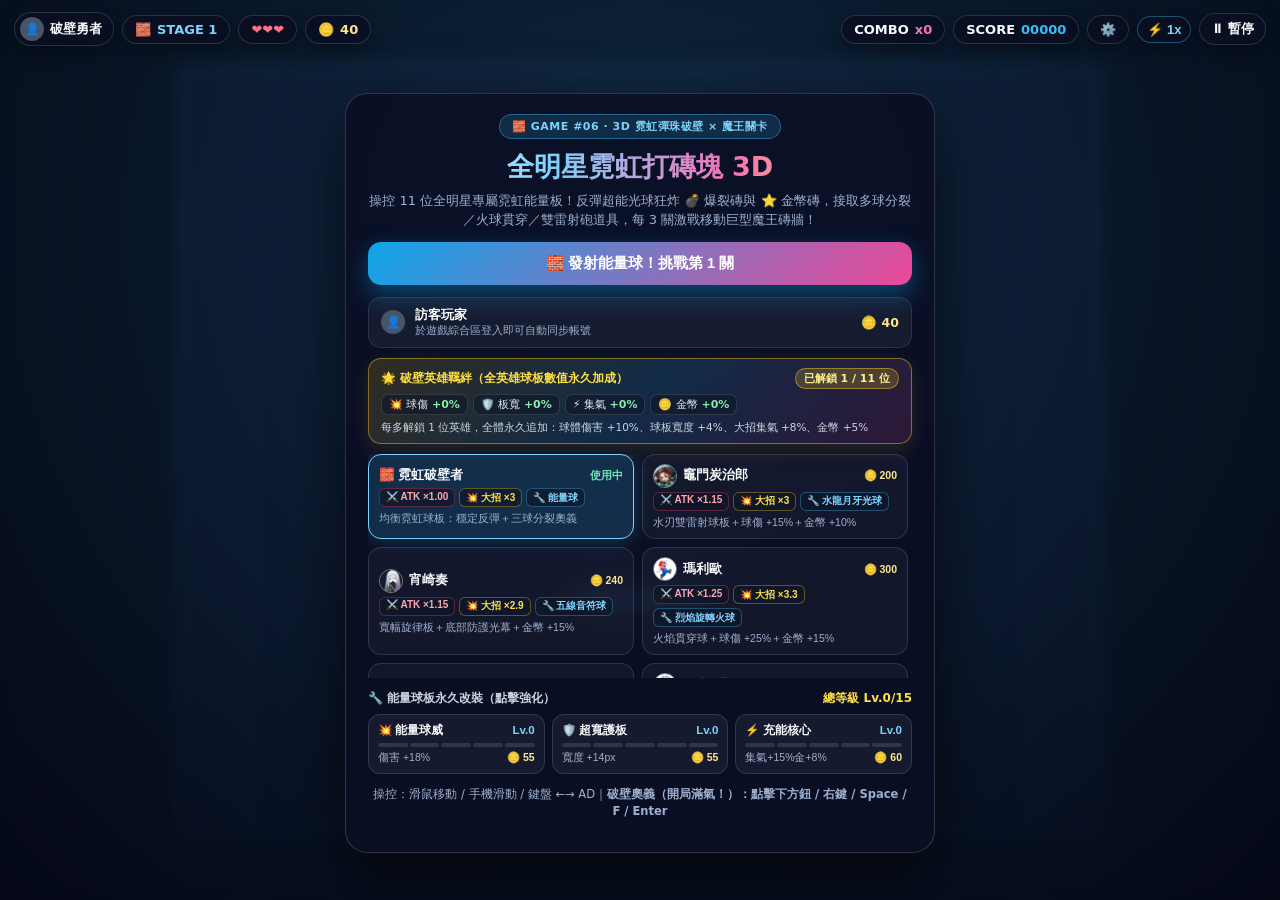
==== commit e9a37bc0: "ux(hud): streamline single-row HUD, single-button cycle speed, collapsible audio & Hub topbar to max" ====
--- a/games/brick-breaker-3d/index.html
+++ b/games/brick-breaker-3d/index.html
@@ -344,6 +344,46 @@
       .ult-btn, .nova-btn { min-width: 170px !important; padding: 6px 14px !important; font-size: 12px !important; }
       .sprint-btn { padding: 7px 12px !important; font-size: 12px !important; }
     }
+
+    /* Streamlined Single-Row HUD, Cycle Speed Button & Collapsible Audio Drawer */
+    html.in-hub #hudAcctBtn, html.in-hub #hudAccountBtn { display: none !important; }
+    .hud-btn.speed-cycle-btn {
+      gap: 3px; padding: 5px 9px; font-weight: 900; font-variant-numeric: tabular-nums;
+      color: #7dd3fc; border-color: rgba(56, 189, 248, 0.38);
+    }
+    .hud-btn.speed-cycle-btn.fast {
+      color: #1c0a00 !important; border-color: #fde047 !important;
+      background: linear-gradient(135deg, #fde047, #fb923c) !important;
+      box-shadow: 0 0 12px rgba(251, 146, 60, 0.55);
+    }
+    .hud-extra { display: none; align-items: center; gap: 4px; }
+    .hud-extra.open { display: inline-flex; }
+    .hud-btn.more-btn.on { border-color: #38bdf8; color: #7dd3fc; background: rgba(56, 189, 248, 0.18); }
+    @media (max-width: 760px), (max-height: 500px) {
+      .hud-top {
+        padding: 4px 7px !important; gap: 4px !important;
+        flex-direction: row !important; align-items: center !important;
+        flex-wrap: nowrap !important;
+      }
+      .hud-cluster {
+        width: auto !important; gap: 4px !important;
+        flex-wrap: nowrap !important; overflow-x: auto; scrollbar-width: none;
+      }
+      .hud-cluster::-webkit-scrollbar { display: none; }
+      .pill, .hud-btn {
+        padding: 3.5px 7px !important; font-size: 11px !important;
+        gap: 3px !important; white-space: nowrap; flex-shrink: 0;
+      }
+      .hud-btn.pause-btn { padding: 3.5px 7px !important; font-size: 11px !important; }
+      .overlay { padding: 48px 10px 12px !important; align-items: flex-start !important; }
+      .panel { max-height: calc(100% - 8px) !important; }
+      .status-strip, .bars-wrap, .buff-strip, .dash-cluster, .progress-wrap { top: 40px !important; }
+      .toast { top: 68px !important; font-size: 11.5px !important; padding: 5px 12px !important; }
+      .ult-bar, .nova-bar { bottom: max(8px, env(safe-area-inset-bottom, 0px) + 4px) !important; }
+      .ult-btn, .nova-btn { min-width: 150px !important; padding: 7px 14px !important; font-size: 12.5px !important; border-radius: 13px !important; }
+      .ult-btn .sub-lbl, .nova-btn .sub-lbl { display: none !important; }
+      .sprint-btn { padding: 7px 12px !important; font-size: 12px !important; border-radius: 13px !important; }
+    }
   </style>
 </head>
 <body>
@@ -363,9 +403,12 @@
       <div class="hud-cluster">
         <div class="pill"><span>COMBO</span><span id="hudCombo" style="color:#f472b6;">x0</span></div>
         <div class="pill"><span>SCORE</span><span id="hudScore" style="color:#38bdf8;">00000</span></div>
+        <div class="hud-extra" id="hudExtra">
         <button class="hud-btn" id="btnBgm" type="button" title="背景音樂 (B)">🎵</button>
         <button class="hud-btn" id="btnMute" type="button" title="靜音 (M)">🔊</button>
-        <div class="speed-group" id="speedGroup" title="切換遊戲速度 (快捷鍵 [ / ])"><span class="spd-ico">⚡</span><button class="spd-btn on" data-spd="1" type="button">1x</button><button class="spd-btn" data-spd="1.5" type="button">1.5x</button><button class="spd-btn" data-spd="2" type="button">2x</button><button class="spd-btn" data-spd="2.5" type="button">2.5x</button></div>
+        </div>
+        <button class="hud-btn more-btn" id="btnHudMore" type="button" title="展開 / 收合音效按鈕">⚙️</button>
+        <button class="hud-btn speed-cycle-btn" id="btnSpeed" type="button" title="點擊循環切換速度 (快捷鍵 [ / ])">⚡ 1x</button>
         <button class="hud-btn pause-btn" id="btnPause" type="button" title="暫停 / 繼續 (P / Esc)">⏸ 暫停</button>
       </div>
     </div>
@@ -1474,16 +1517,30 @@
 
     const SPEED_STEPS = [1, 1.5, 2, 2.5];
     let gameSpeed = 1;
+    if (window.self !== window.top) document.documentElement.classList.add('in-hub');
     function setGameSpeed(spd) {
       gameSpeed = spd;
-      document.querySelectorAll('#speedGroup .spd-btn').forEach((b) => {
-        const v = parseFloat(b.dataset.spd);
-        b.classList.toggle('on', Math.abs(v - spd) < 0.001);
-        b.classList.toggle('fast', Math.abs(v - spd) < 0.001 && v > 1);
-      });
+      const btn = document.getElementById('btnSpeed');
+      if (btn) {
+        btn.textContent = `⚡ ${spd}x`;
+        btn.classList.toggle('fast', spd > 1);
+      }
       showToast(`⚡ 遊戲速度切換為 ${spd}x！`);
     }
-    document.querySelectorAll('#speedGroup .spd-btn').forEach((b) => b.addEventListener('click', () => setGameSpeed(parseFloat(b.dataset.spd))));
+    function cycleGameSpeed() {
+      const idx = SPEED_STEPS.indexOf(gameSpeed);
+      const next = SPEED_STEPS[(idx + 1) % SPEED_STEPS.length];
+      setGameSpeed(next);
+    }
+    const btnSpeedEl = document.getElementById('btnSpeed');
+    if (btnSpeedEl) btnSpeedEl.addEventListener('click', cycleGameSpeed);
+    const btnHudMoreEl = document.getElementById('btnHudMore');
+    if (btnHudMoreEl) btnHudMoreEl.addEventListener('click', () => {
+      const ex = document.getElementById('hudExtra');
+      if (!ex) return;
+      const on = ex.classList.toggle('open');
+      btnHudMoreEl.classList.toggle('on', on);
+    });
     window.addEventListener('keydown', (e) => {
       if (e.code === 'BracketLeft' || e.code === 'BracketRight') {
         const idx = SPEED_STEPS.indexOf(gameSpeed);
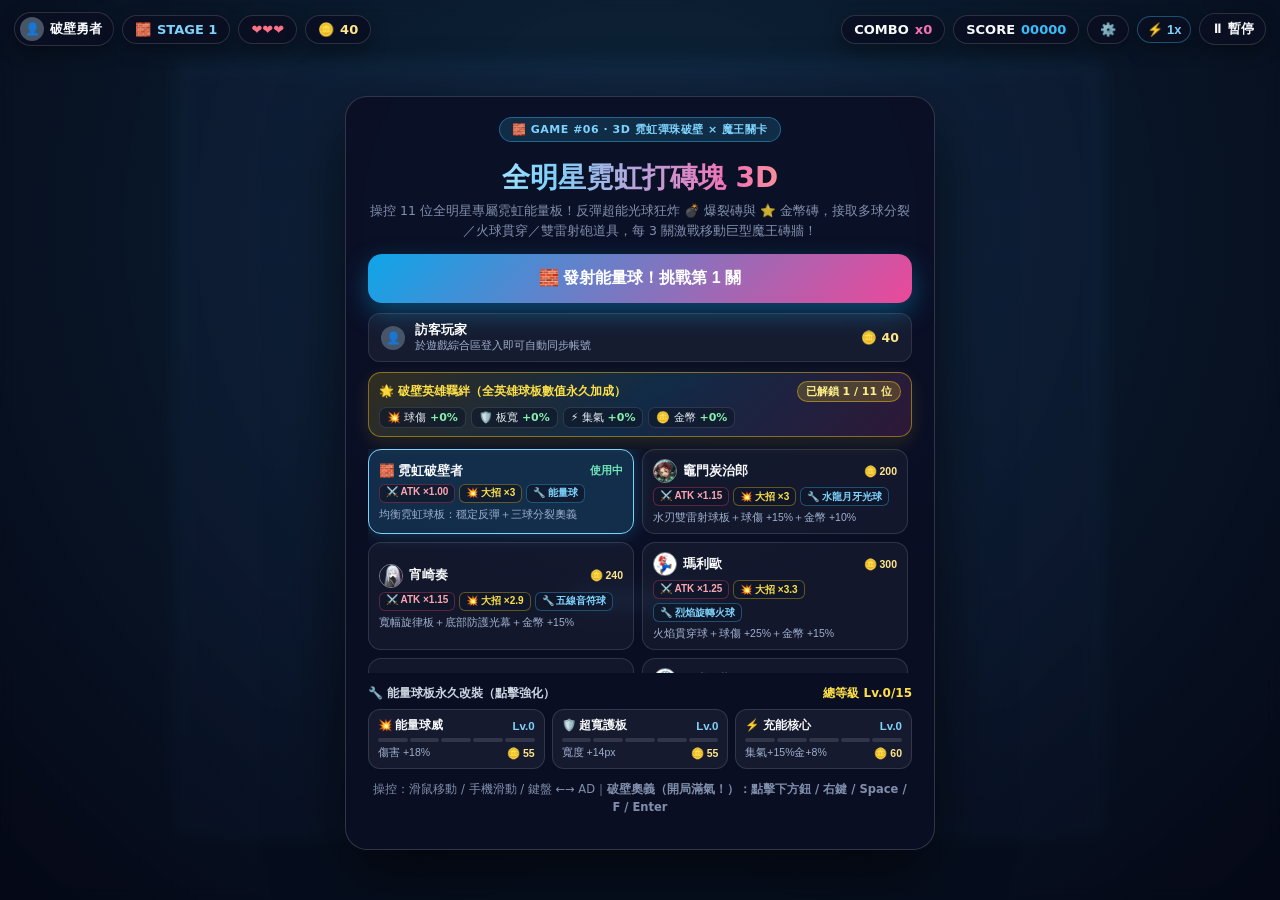
==== commit 3c65e767: "ui: apply unified start-screen layout to remaining 6 games" ====
--- a/games/brick-breaker-3d/index.html
+++ b/games/brick-breaker-3d/index.html
@@ -385,6 +385,87 @@
       .sprint-btn { padding: 7px 12px !important; font-size: 12px !important; border-radius: 13px !important; }
     }
   </style>
+  <link rel="stylesheet" href="../../shared/start-screen.css" />
+
+
+  <script>
+  (function () {
+    const GAME_ID = 'brick_breaker_3d';
+    const ECO_KEY = 'arcade_hub_economy_v1';
+    const DEF = { coinMultiplier: 1.0, normalDropMult: 1.0, bonusDropMult: 1.0, maxCoinsPerRun: 0 };
+    function clampM(v) { const n = Number(v); return Number.isFinite(n) ? Math.round(Math.max(0.1, Math.min(5.0, n)) * 100) / 100 : 1.0; }
+    function clampC(v) { const n = Math.floor(Number(v) || 0); return n <= 0 ? 0 : Math.max(50, Math.min(99999, n)); }
+    function norm(raw) {
+      const s = raw && typeof raw === 'object' ? raw : {};
+      return {
+        coinMultiplier: clampM(s.coinMultiplier !== undefined ? s.coinMultiplier : 1.0),
+        normalDropMult: clampM(s.normalDropMult !== undefined ? s.normalDropMult : 1.0),
+        bonusDropMult: clampM(s.bonusDropMult !== undefined ? s.bonusDropMult : 1.0),
+        maxCoinsPerRun: clampC(s.maxCoinsPerRun !== undefined ? s.maxCoinsPerRun : 0)
+      };
+    }
+    let cfg = Object.assign({}, DEF);
+    function renderBadge() {
+      let el = document.getElementById('arcadeEcoBadge');
+      const best = Math.round(Math.max(cfg.coinMultiplier, cfg.coinMultiplier * cfg.normalDropMult, cfg.coinMultiplier * cfg.bonusDropMult) * 100) / 100;
+      if (best <= 1.0) {
+        if (el) el.style.display = 'none';
+        return;
+      }
+      if (!el && document.body) {
+        el = document.createElement('div');
+        el.id = 'arcadeEcoBadge';
+        el.style.cssText = 'position:fixed;bottom:10px;left:10px;z-index:25;padding:3px 9px;border-radius:999px;font-size:11px;font-weight:900;color:#fff;background:linear-gradient(135deg,rgba(245,158,11,0.95),rgba(239,68,68,0.92));border:1px solid rgba(254,240,138,0.8);box-shadow:0 4px 12px rgba(245,158,11,0.4);pointer-events:none;font-family:inherit;';
+        document.body.appendChild(el);
+      }
+      if (el) {
+        el.textContent = '🔥 ' + best + 'x 金幣';
+        el.style.display = 'inline-flex';
+      }
+    }
+    function loadFromStorage() {
+      try {
+        const raw = localStorage.getItem(ECO_KEY);
+        if (raw) {
+          const doc = JSON.parse(raw);
+          cfg = (doc && doc.games && doc.games[GAME_ID]) ? norm(doc.games[GAME_ID]) : Object.assign({}, DEF);
+        } else {
+          cfg = Object.assign({}, DEF);
+        }
+      } catch (e) {}
+      renderBadge();
+    }
+    function scale(base, kind, currentRun) {
+      const sub = kind === 'bonus' ? cfg.bonusDropMult : cfg.normalDropMult;
+      const rawVal = Math.max(0, Number(base) || 0) * cfg.coinMultiplier * sub;
+      let gain = Math.floor(rawVal);
+      if (Math.random() < (rawVal - gain)) gain += 1;
+      if (cfg.maxCoinsPerRun > 0 && typeof currentRun === 'number') {
+        const rem = Math.max(0, cfg.maxCoinsPerRun - currentRun);
+        gain = Math.min(gain, rem);
+      }
+      return Math.max(0, gain);
+    }
+    window.addEventListener('message', function (ev) {
+      const d = ev && ev.data;
+      if (!d || typeof d !== 'object') return;
+      if ((d.type === 'ARCADE_SSO_SYNC' || d.type === 'ARCADE_ECONOMY_SYNC') && d.economy) {
+        cfg = norm(d.economy);
+        renderBadge();
+      }
+    });
+    window.addEventListener('storage', function (ev) {
+      if (ev && ev.key === ECO_KEY) loadFromStorage();
+    });
+    if (document.readyState === 'loading') document.addEventListener('DOMContentLoaded', loadFromStorage);
+    else loadFromStorage();
+    window.__ARCADE_ECO__ = {
+      get: function () { return cfg; },
+      scale: scale,
+      capRun: function (val) { return cfg.maxCoinsPerRun > 0 ? Math.min(val, cfg.maxCoinsPerRun) : val; }
+    };
+  })();
+  </script>
 </head>
 <body>
   <div class="app-root">
@@ -440,8 +521,8 @@
         <h1>全明星霓虹打磚塊 3D</h1>
         <p class="sub">操控 11 位全明星專屬霓虹能量板！反彈超能光球狂炸 💣 爆裂磚與 ⭐ 金幣磚，接取多球分裂／火球貫穿／雙雷射砲道具，每 3 關激戰移動巨型魔王磚牆！</p>
 
-        <div class="btn-row" style="margin:0 0 12px;">
-          <button class="btn-primary" id="btnStart" type="button">🧱 發射能量球！挑戰第 1 關</button>
+        <div class="start-cta-wrap">
+          <button class="btn-primary start-cta" id="btnStart" type="button">🧱 發射能量球！挑戰第 1 關</button>
         </div>
 
         <div class="sso-strip">
@@ -663,7 +744,7 @@
 
     const st = {
       mode: 'menu', time: 0, stage: 1, lives: 3, score: 0, runCoins: 0, combo: 0,
-      ultCharge: 100, shake: 0,
+      ultCharge: 25, ultLockTimer: 0, shake: 0,
       pad: { x: 640, w: 130, y: 600, h: 18 },
       buffs: { fire: 0, laser: 0, wide: 0, barrier: 0 },
       laserCd: 0,
@@ -733,11 +814,11 @@
       const topY = ARENA.y + 34;
 
       if (isBoss) {
-        const bossW = Math.min(240, ARENA.w * 0.34);
-        const bossHp = Math.round(14 + stageNum * 6);
+        const bossW = Math.min(260, ARENA.w * 0.38);
+        const bossHp = Math.round(6 + stageNum * 2);
         st.bricks.push({
           x: ARENA.x + (ARENA.w - bossW) / 2, y: topY + 6, w: bossW, h: 48,
-          hp: bossHp, maxHp: bossHp, col: '#f43f5e', kind: 'boss', dir: 1, spd: 115 + stageNum * 10, dead: false
+          hp: bossHp, maxHp: bossHp, col: '#f43f5e', kind: 'boss', dir: 1, spd: Math.min(180, 85 + stageNum * 6), dead: false
         });
         for (let r = 0; r < 3; r++) {
           for (let c = 0; c < cols; c++) {
@@ -803,7 +884,7 @@
       const u = save.upgrades || { pwr: 0, wide: 0, ult: 0 };
 
       st.mode = 'playing'; st.time = 0; st.stage = 1; st.lives = 3; st.score = 0; st.runCoins = 0; st.combo = 0;
-      st.ultCharge = 100; st.shake = 0;
+      st.ultCharge = 25; st.ultLockTimer = 0; st.shake = 0;
       st.buffs = { fire: 0, laser: 0, wide: 0, barrier: 0 };
       st.drops = []; st.lasers = []; st.particles = []; st.waves = []; st.floats = []; st.balls = [];
       st.pad.w = Math.round((hero.padW + (u.wide || 0) * 14) * syn.wideMult);
@@ -842,12 +923,12 @@
           st.combo++;
           const pts = Math.round((b.kind === 'boss' ? 600 : (b.kind === 'gold' ? 90 : 40)) * (1 + Math.min(20, st.combo) * 0.08));
           st.score += pts;
-          if (!fromUlt) st.ultCharge = Math.min(100, st.ultCharge + (b.kind === 'boss' ? 30 : 3.2) * (1 + (u.ult || 0) * 0.15) * syn.ultMult);
+          if (!fromUlt && (st.ultLockTimer || 0) <= 0) st.ultCharge = Math.min(100, st.ultCharge + (b.kind === 'boss' ? 12 : 1.0) * (1 + (u.ult || 0) * 0.15) * syn.ultMult);
           addParticles(cx, cy, b.col, b.kind === 'boss' ? 24 : 7, b.kind === 'boss' ? 300 : 180);
 
           if (b.kind === 'gold') {
             const c = Math.max(1, Math.round(2 * getCoinMult()));
-            st.runCoins += c; SFX.coin();
+            st.runCoins += window.__ARCADE_ECO__.scale(c, 'normal', st.runCoins); SFX.coin();
             addFloat(cx, cy, `+${c}🪙`, '#fde047', 14);
           } else if (b.kind === 'bomb') {
             SFX.bomb(); st.shake = Math.max(st.shake, 0.25);
@@ -861,7 +942,7 @@
           } else if (b.kind === 'boss') {
             save.bossesDefeated++;
             const c = Math.max(12, Math.round((14 + st.stage * 2) * getCoinMult()));
-            st.runCoins += c; SFX.bomb(); st.shake = Math.max(st.shake, 0.42);
+            st.runCoins += window.__ARCADE_ECO__.scale(c, 'bonus', st.runCoins); SFX.bomb(); st.shake = Math.max(st.shake, 0.42);
             addFloat(cx, cy, `👑 BOSS 擊破 +${c}🪙`, '#fde047', 19);
             showToast(`🏆 擊破魔王磚牆！+${pts} 分 +${c} 金幣！`);
           } else {
@@ -919,6 +1000,7 @@
         return;
       }
       st.ultCharge = 0;
+      st.ultLockTimer = 2.5;
       st.shake = 0.48;
       SFX.ult();
       showUltCutin(hero);
@@ -981,7 +1063,7 @@
 
     function nextStage() {
       const clearCoins = Math.max(8, Math.round((10 + st.stage * 2) * getCoinMult()));
-      st.runCoins += clearCoins;
+      st.runCoins += window.__ARCADE_ECO__.scale(clearCoins, 'bonus', st.runCoins);
       st.stage++;
       if (st.stage > save.bestStage) save.bestStage = st.stage;
       st.lives = Math.min(5, st.lives + 1);
@@ -1027,7 +1109,8 @@
       st.pad.x = Math.max(ARENA.x + halfP, Math.min(ARENA.x + ARENA.w - halfP, st.pad.x));
 
       for (const k in st.buffs) if (st.buffs[k] > 0) st.buffs[k] = Math.max(0, st.buffs[k] - dt);
-      st.ultCharge = Math.min(100, st.ultCharge + dt * 2.4 * syn.ultMult);
+      if (st.ultLockTimer > 0) st.ultLockTimer = Math.max(0, st.ultLockTimer - dt);
+      if ((st.ultLockTimer || 0) <= 0) st.ultCharge = Math.min(100, st.ultCharge + dt * 0.65 * syn.ultMult);
 
       if (st.buffs.laser > 0) {
         st.laserCd -= dt;
@@ -1148,7 +1231,7 @@
           else if (d.kind === 'laser') { st.buffs.laser = 8.5; addFloat(st.pad.x, st.pad.y - 24, '🔫 雙雷射砲 8.5s!', '#f472b6', 16); }
           else if (d.kind === 'wide') { st.buffs.wide = 10.0; addFloat(st.pad.x, st.pad.y - 24, '🛡️ 超寬能量板!', '#34d399', 16); }
           else if (d.kind === 'barrier') { st.buffs.barrier = 11.0; addFloat(st.pad.x, st.pad.y - 24, '✨ 底部防護盾!', '#a855f7', 16); }
-          else if (d.kind === 'coin') { const c = Math.max(2, Math.round(3 * getCoinMult())); st.runCoins += c; addFloat(st.pad.x, st.pad.y - 24, `🪙 +${c} 金幣!`, '#fde047', 16); }
+          else if (d.kind === 'coin') { const c = Math.max(2, Math.round(3 * getCoinMult())); st.runCoins += window.__ARCADE_ECO__.scale(c, 'normal', st.runCoins); addFloat(st.pad.x, st.pad.y - 24, `🪙 +${c} 金幣!`, '#fde047', 16); }
           continue;
         }
         if (d.y > ARENA.y + ARENA.h + 24) st.drops.splice(i, 1);
--- a/shared/start-screen.css
+++ b/shared/start-screen.css
@@ -0,0 +1,50 @@
+/* Unified start-screen layout for arcade games (loaded after each game's inline CSS). */
+#startOverlay .panel { text-align: center; }
+#startOverlay .panel > * { max-width: 100%; }
+
+/* Header: tag + title + short subtitle */
+#startOverlay .tag-line, #startOverlay .tag { margin-bottom: 8px; }
+#startOverlay h1 { font-size: clamp(22px, 5.4vw, 28px); line-height: 1.25; margin-bottom: 6px; }
+#startOverlay .subtitle, #startOverlay .sub {
+  font-size: 12.5px; line-height: 1.55; opacity: .8; margin-bottom: 14px;
+  display: -webkit-box; -webkit-line-clamp: 2; -webkit-box-orient: vertical; overflow: hidden;
+}
+
+/* Primary call-to-action: always full width, single line */
+#startOverlay .start-cta, #startOverlay .start-cta-wrap { display: block; width: 100%; margin: 0 0 10px; }
+#startOverlay .start-cta {
+  padding: 14px 18px; font-size: 16px; font-weight: 800; border-radius: 14px; white-space: normal;
+}
+#startOverlay .start-cta-wrap .start-cta { margin: 0; }
+
+/* Secondary actions: equal-width grid */
+#startOverlay .start-actions { display: grid; grid-template-columns: repeat(4, 1fr); gap: 8px; margin: 0 0 14px; }
+#startOverlay .start-actions .btn-secondary {
+  position: relative; padding: 10px 4px; font-size: 13px; text-align: center;
+}
+
+/* Account + name rows: compact, same radius & spacing */
+#startOverlay .sso-banner, #startOverlay .start-account-card, #startOverlay .name-field {
+  margin: 0 0 10px; border-radius: 12px; padding: 8px 12px;
+}
+#startOverlay .sac-email { overflow: hidden; text-overflow: ellipsis; white-space: nowrap; }
+
+/* Synergy bar: tighter, hide long explanatory paragraph */
+#startOverlay .synergy-bar { margin: 0 0 12px; padding: 8px 10px; }
+#startOverlay .synergy-bar > p, #startOverlay .synergy-bar .syn-note, #startOverlay .synergy-bar .syn-desc, #startOverlay .synergy-bar .syn-hint { display: none; }
+
+/* Controls hints: quiet, one tier below the main content */
+#startOverlay .controls-grid { gap: 8px; margin-bottom: 12px; }
+#startOverlay .ctrl-box { font-size: 11.5px; line-height: 1.7; padding: 8px 10px; opacity: .85; }
+#startOverlay .ctrl-box strong { display: block; font-size: 12px; margin-bottom: 2px; }
+
+@media (max-width: 420px) {
+  #startOverlay .start-actions { gap: 6px; }
+  #startOverlay .start-actions .btn-secondary { font-size: 12px; }
+  #startOverlay .controls-grid { grid-template-columns: 1fr; }
+}
+
+/* Secondary start button under the CTA (e.g. neon-blocks blitz mode) */
+#startOverlay .start-cta-2 { display: block; width: 100%; margin: 8px 0 0; padding: 11px 14px; font-size: 14px; }
+#startOverlay .sso-strip { margin: 0 0 10px; border-radius: 12px; padding: 8px 12px; }
+#startOverlay .sso-strip, #startOverlay .sso-banner { text-align: left; }
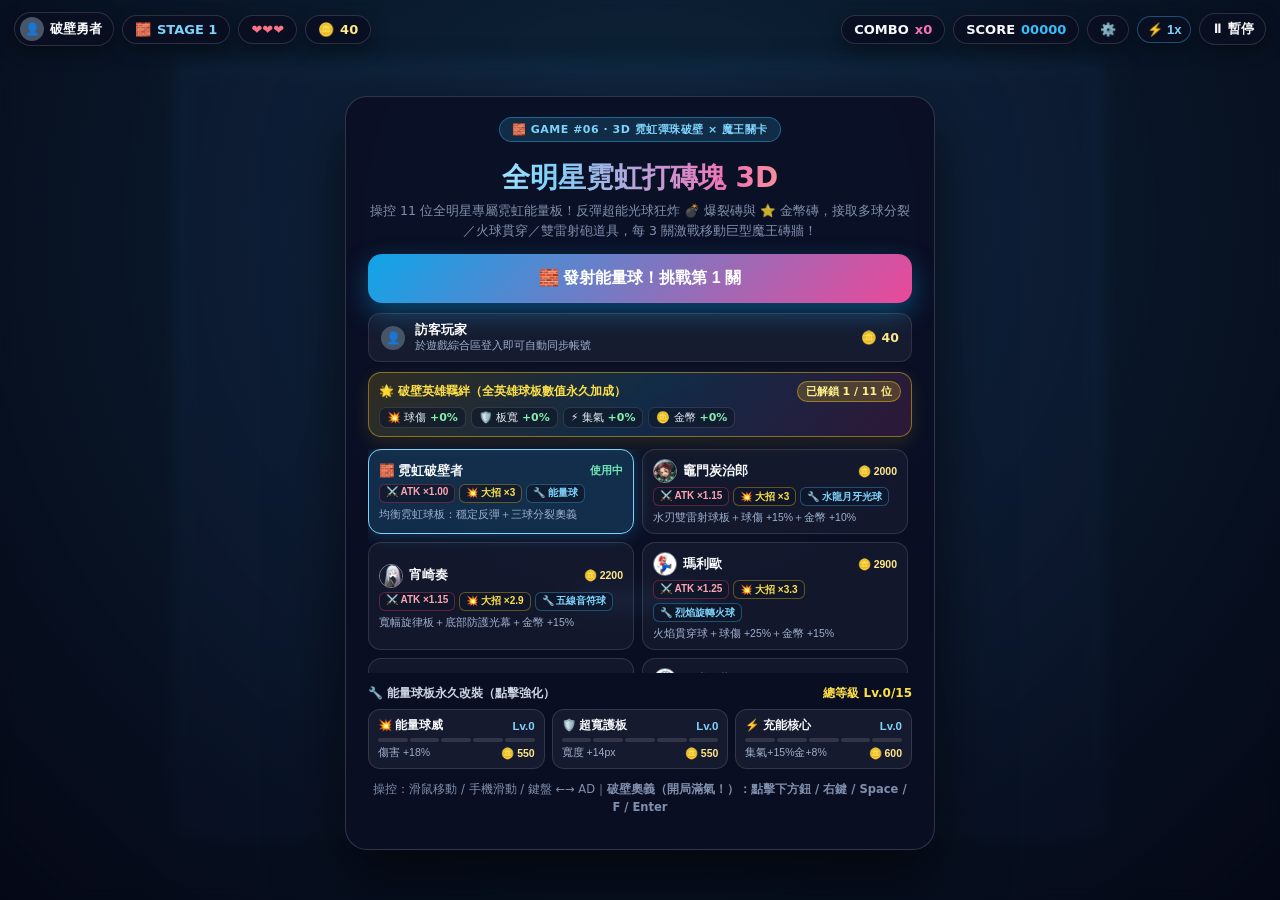
==== commit 3c13d06e: "balance: hero/ship prices 2000-20000 by power, upgrade costs x10 across games; hub wheel/achievement" ====
--- a/games/brick-breaker-3d/index.html
+++ b/games/brick-breaker-3d/index.html
@@ -607,25 +607,25 @@
     // 11 All-Star Heroes — strictly tiered 200..800 by power!
     const HEROES = [
       { id: 'neon_v',   name: '霓虹破壁者',   icon: '🧱', price: 0,   color: '#38bdf8', accent: '#7dd3fc', padW: 124, dmg: 1.0,  coinMult: 1.0,  ultName: '霓虹三連分裂波',     ultFlash: '56,189,248',  ultKind: 'multi', desc: '均衡霓虹球板：穩定反彈＋三球分裂奧義' },
-      { id: 'tanjiro',  name: '竈門炭治郎',   icon: '🌊', avatar: '[data-uri]',  price: 200, color: '#14b8a6', accent: '#38bdf8', padW: 132, dmg: 1.15, coinMult: 1.10, ultName: '水之呼吸・生生流轉', ultFlash: '20,184,166',  ultKind: 'laser', desc: '水刃雙雷射球板＋球傷 +15%＋金幣 +10%' },
-      { id: 'kanade',   name: '宵崎奏',       icon: '🎧', avatar: '[data-uri]',   price: 240, color: '#a855f7', accent: '#e879f9', padW: 138, dmg: 1.15, coinMult: 1.15, ultName: '深夜旋律護盾場',     ultFlash: '192,132,252', ultKind: 'shield',desc: '寬幅旋律板＋底部防護光幕＋金幣 +15%' },
-      { id: 'mario',    name: '瑪利歐',       icon: '🍄', avatar: '[data-uri]',    price: 300, color: '#ef4444', accent: '#facc15', padW: 136, dmg: 1.25, coinMult: 1.15, ultName: '無敵星火焰貫穿球',   ultFlash: '239,68,68',   ultKind: 'fire',  desc: '火焰貫穿球＋球傷 +25%＋金幣 +15%' },
-      { id: 'muichiro', name: '時透無一郎',   icon: '🌫️', avatar: '[data-uri]', price: 360, color: '#2dd4bf', accent: '#99f6e4', padW: 140, dmg: 1.32, coinMult: 1.18, ultName: '霞之呼吸・多球朧陣', ultFlash: '94,234,212',  ultKind: 'multi', desc: '霞霧高速連球＋球傷 +32%＋金幣 +18%' },
-      { id: 'doraemon', name: '哆啦A夢',      icon: '🔔', avatar: '[data-uri]', price: 420, color: '#0ea5e9', accent: '#fbbf24', padW: 148, dmg: 1.35, coinMult: 1.20, ultName: '四次元百寶大放送',   ultFlash: '14,165,233',  ultKind: 'shield',desc: '超寬百寶球板＋全道具爆發＋金幣 +20%' },
-      { id: 'pikachu',  name: '皮卡丘',       icon: '⚡', avatar: '[data-uri]',  price: 480, color: '#facc15', accent: '#fef08a', padW: 144, dmg: 1.45, coinMult: 1.22, ultName: '十萬伏特全場雷擊',   ultFlash: '250,204,21',  ultKind: 'blast', desc: '電光高速球＋全場落雷轟碎磚塊＋金幣 +22%' },
-      { id: 'levi',     name: '里維兵長',     icon: '⚔️', avatar: '[data-uri]',     price: 560, color: '#16a34a', accent: '#86efac', padW: 146, dmg: 1.55, coinMult: 1.25, ultName: '立體機動・雙刃連斬', ultFlash: '74,222,128',  ultKind: 'laser', desc: '超高傷害球體 +55%＋雙刃雷射連發＋金幣 +25%' },
-      { id: 'rimuru',   name: '利姆路',       icon: '💧', avatar: '[data-uri]',   price: 640, color: '#38bdf8', accent: '#fde047', padW: 154, dmg: 1.60, coinMult: 1.28, ultName: '暴食之王・神之怒',   ultFlash: '56,189,248',  ultKind: 'blast', desc: '超寬魔素板＋神之怒橫掃全牆＋金幣 +28%' },
-      { id: 'luffy',    name: '魯夫',         icon: '👒', avatar: '[data-uri]',    price: 720, color: '#dc2626', accent: '#fde047', padW: 158, dmg: 1.72, coinMult: 1.30, ultName: '二檔・橡膠火拳貫穿', ultFlash: '239,68,68',   ultKind: 'fire',  desc: '橡膠超寬板＋火球狂暴貫穿＋金幣 +30%' },
-      { id: 'gojo',     name: '五條悟',       icon: '♾️', avatar: '[data-uri]',     price: 800, color: '#a855f7', accent: '#38bdf8', padW: 164, dmg: 1.90, coinMult: 1.35, ultName: '虛式「茈」無量空處', ultFlash: '168,85,247',  ultKind: 'gojo',  desc: '最強無下限球板＋虛式茈湮滅全場＋金幣 +35%' }
+      { id: 'tanjiro',  name: '竈門炭治郎',   icon: '🌊', avatar: '[data-uri]',  price: 2000, color: '#14b8a6', accent: '#38bdf8', padW: 132, dmg: 1.15, coinMult: 1.10, ultName: '水之呼吸・生生流轉', ultFlash: '20,184,166',  ultKind: 'laser', desc: '水刃雙雷射球板＋球傷 +15%＋金幣 +10%' },
+      { id: 'kanade',   name: '宵崎奏',       icon: '🎧', avatar: '[data-uri]',   price: 2200, color: '#a855f7', accent: '#e879f9', padW: 138, dmg: 1.15, coinMult: 1.15, ultName: '深夜旋律護盾場',     ultFlash: '192,132,252', ultKind: 'shield',desc: '寬幅旋律板＋底部防護光幕＋金幣 +15%' },
+      { id: 'mario',    name: '瑪利歐',       icon: '🍄', avatar: '[data-uri]',    price: 2900, color: '#ef4444', accent: '#facc15', padW: 136, dmg: 1.25, coinMult: 1.15, ultName: '無敵星火焰貫穿球',   ultFlash: '239,68,68',   ultKind: 'fire',  desc: '火焰貫穿球＋球傷 +25%＋金幣 +15%' },
+      { id: 'muichiro', name: '時透無一郎',   icon: '🌫️', avatar: '[data-uri]', price: 3900, color: '#2dd4bf', accent: '#99f6e4', padW: 140, dmg: 1.32, coinMult: 1.18, ultName: '霞之呼吸・多球朧陣', ultFlash: '94,234,212',  ultKind: 'multi', desc: '霞霧高速連球＋球傷 +32%＋金幣 +18%' },
+      { id: 'doraemon', name: '哆啦A夢',      icon: '🔔', avatar: '[data-uri]', price: 5300, color: '#0ea5e9', accent: '#fbbf24', padW: 148, dmg: 1.35, coinMult: 1.20, ultName: '四次元百寶大放送',   ultFlash: '14,165,233',  ultKind: 'shield',desc: '超寬百寶球板＋全道具爆發＋金幣 +20%' },
+      { id: 'pikachu',  name: '皮卡丘',       icon: '⚡', avatar: '[data-uri]',  price: 6900, color: '#facc15', accent: '#fef08a', padW: 144, dmg: 1.45, coinMult: 1.22, ultName: '十萬伏特全場雷擊',   ultFlash: '250,204,21',  ultKind: 'blast', desc: '電光高速球＋全場落雷轟碎磚塊＋金幣 +22%' },
+      { id: 'levi',     name: '里維兵長',     icon: '⚔️', avatar: '[data-uri]',     price: 9600, color: '#16a34a', accent: '#86efac', padW: 146, dmg: 1.55, coinMult: 1.25, ultName: '立體機動・雙刃連斬', ultFlash: '74,222,128',  ultKind: 'laser', desc: '超高傷害球體 +55%＋雙刃雷射連發＋金幣 +25%' },
+      { id: 'rimuru',   name: '利姆路',       icon: '💧', avatar: '[data-uri]',   price: 12600, color: '#38bdf8', accent: '#fde047', padW: 154, dmg: 1.60, coinMult: 1.28, ultName: '暴食之王・神之怒',   ultFlash: '56,189,248',  ultKind: 'blast', desc: '超寬魔素板＋神之怒橫掃全牆＋金幣 +28%' },
+      { id: 'luffy',    name: '魯夫',         icon: '👒', avatar: '[data-uri]',    price: 16100, color: '#dc2626', accent: '#fde047', padW: 158, dmg: 1.72, coinMult: 1.30, ultName: '二檔・橡膠火拳貫穿', ultFlash: '239,68,68',   ultKind: 'fire',  desc: '橡膠超寬板＋火球狂暴貫穿＋金幣 +30%' },
+      { id: 'gojo',     name: '五條悟',       icon: '♾️', avatar: '[data-uri]',     price: 20000, color: '#a855f7', accent: '#38bdf8', padW: 164, dmg: 1.90, coinMult: 1.35, ultName: '虛式「茈」無量空處', ultFlash: '168,85,247',  ultKind: 'gojo',  desc: '最強無下限球板＋虛式茈湮滅全場＋金幣 +35%' }
     ];
 
     const avatarCache = {};
     HEROES.forEach((h) => { if (h.avatar) { const im = new Image(); im.src = h.avatar; avatarCache[h.id] = im; } });
 
     const PERM_UPGRADES = [
-      { id: 'pwr',  name: '能量球威', icon: '💥', desc: '傷害 +18%', baseCost: 55, stepCost: 55, maxLv: 5 },
-      { id: 'wide', name: '超寬護板', icon: '🛡️', desc: '寬度 +14px', baseCost: 55, stepCost: 55, maxLv: 5 },
-      { id: 'ult',  name: '充能核心', icon: '⚡', desc: '集氣+15%金+8%', baseCost: 60, stepCost: 60, maxLv: 5 }
+      { id: 'pwr',  name: '能量球威', icon: '💥', desc: '傷害 +18%', baseCost: 550, stepCost: 550, maxLv: 5 },
+      { id: 'wide', name: '超寬護板', icon: '🛡️', desc: '寬度 +14px', baseCost: 550, stepCost: 550, maxLv: 5 },
+      { id: 'ult',  name: '充能核心', icon: '⚡', desc: '集氣+15%金+8%', baseCost: 600, stepCost: 600, maxLv: 5 }
     ];
 
     function defaultSave() {
@@ -878,12 +878,13 @@
     }
 
     function startGame() {
+      settleRun();
       if (document.activeElement && document.activeElement.blur) document.activeElement.blur();
       SFX.ensure(); SFX.startBgm();
       const hero = getHero(), syn = getHeroSynergy();
       const u = save.upgrades || { pwr: 0, wide: 0, ult: 0 };
 
-      st.mode = 'playing'; st.time = 0; st.stage = 1; st.lives = 3; st.score = 0; st.runCoins = 0; st.combo = 0;
+      st.mode = 'playing'; st.time = 0; st.stage = 1; st.lives = 3; st.score = 0; st.runCoins = 0; st.bankedCoins = 0; st.combo = 0;
       st.ultCharge = 25; st.ultLockTimer = 0; st.shake = 0;
       st.buffs = { fire: 0, laser: 0, wide: 0, barrier: 0 };
       st.drops = []; st.lasers = []; st.particles = []; st.waves = []; st.floats = []; st.balls = [];
@@ -1075,10 +1076,26 @@
       showToast(`🎉 通關獎勵 +${clearCoins} 🪙 ＋ ❤️ 生命回復！進入第 ${st.stage} 關`);
     }
 
+    // Mid-run settlement: bank coins + best stats immediately when leaving (menu / restart / tab close)
+    function settleRun() {
+      if (st.mode === 'menu' || st.mode === 'over') return;
+      const add = st.runCoins - (st.bankedCoins || 0);
+      if (add <= 0 && !(st.score > 0)) return;
+      st.bankedCoins = st.runCoins;
+      save.coins += add;
+      if (st.score > save.bestScore) save.bestScore = Math.floor(st.score);
+      if (st.stage > save.bestStage) save.bestStage = st.stage;
+      persistSave();
+      if (typeof updateHudUI === 'function') updateHudUI(); else if (typeof updateHud === 'function') updateHud();
+    }
+    window.addEventListener('pagehide', settleRun);
+    window.addEventListener('beforeunload', settleRun);
+    document.addEventListener('visibilitychange', () => { if (document.hidden) settleRun(); });
+
     function triggerGameOver() {
       st.mode = 'over';
       SFX.lose();
-      save.coins += st.runCoins;
+      save.coins += st.runCoins - (st.bankedCoins || 0); st.bankedCoins = 0;
       if (st.score > save.bestScore) save.bestScore = Math.floor(st.score);
       if (st.stage > save.bestStage) save.bestStage = st.stage;
       persistSave();
@@ -1573,7 +1590,7 @@
     }
 
     function updateHudUI() {
-      document.getElementById('hudCoins').textContent = save.coins + (st.mode === 'playing' ? st.runCoins : 0);
+      document.getElementById('hudCoins').textContent = save.coins + (st.mode === 'playing' ? (st.runCoins - (st.bankedCoins || 0)) : 0);
       document.getElementById('startCoins').textContent = save.coins;
       document.getElementById('hudStage').textContent = `STAGE ${st.stage}`;
       document.getElementById('hudLives').textContent = '❤️'.repeat(Math.max(0, st.lives)) || '💔';
@@ -1675,7 +1692,7 @@
     document.getElementById('hudAcctBtn').addEventListener('click', () => postToHub({ type: 'ARCADE_OPEN_AUTH', gameId: GAME_ID }));
     ['btnMenu', 'btnOverMenu'].forEach((id) => {
       document.getElementById(id).addEventListener('click', () => {
-        st.mode = 'menu';
+        settleRun(); st.mode = 'menu';
         document.getElementById('pauseOverlay').classList.add('hidden');
         syncPauseBtn();
         document.getElementById('overOverlay').classList.add('hidden');
